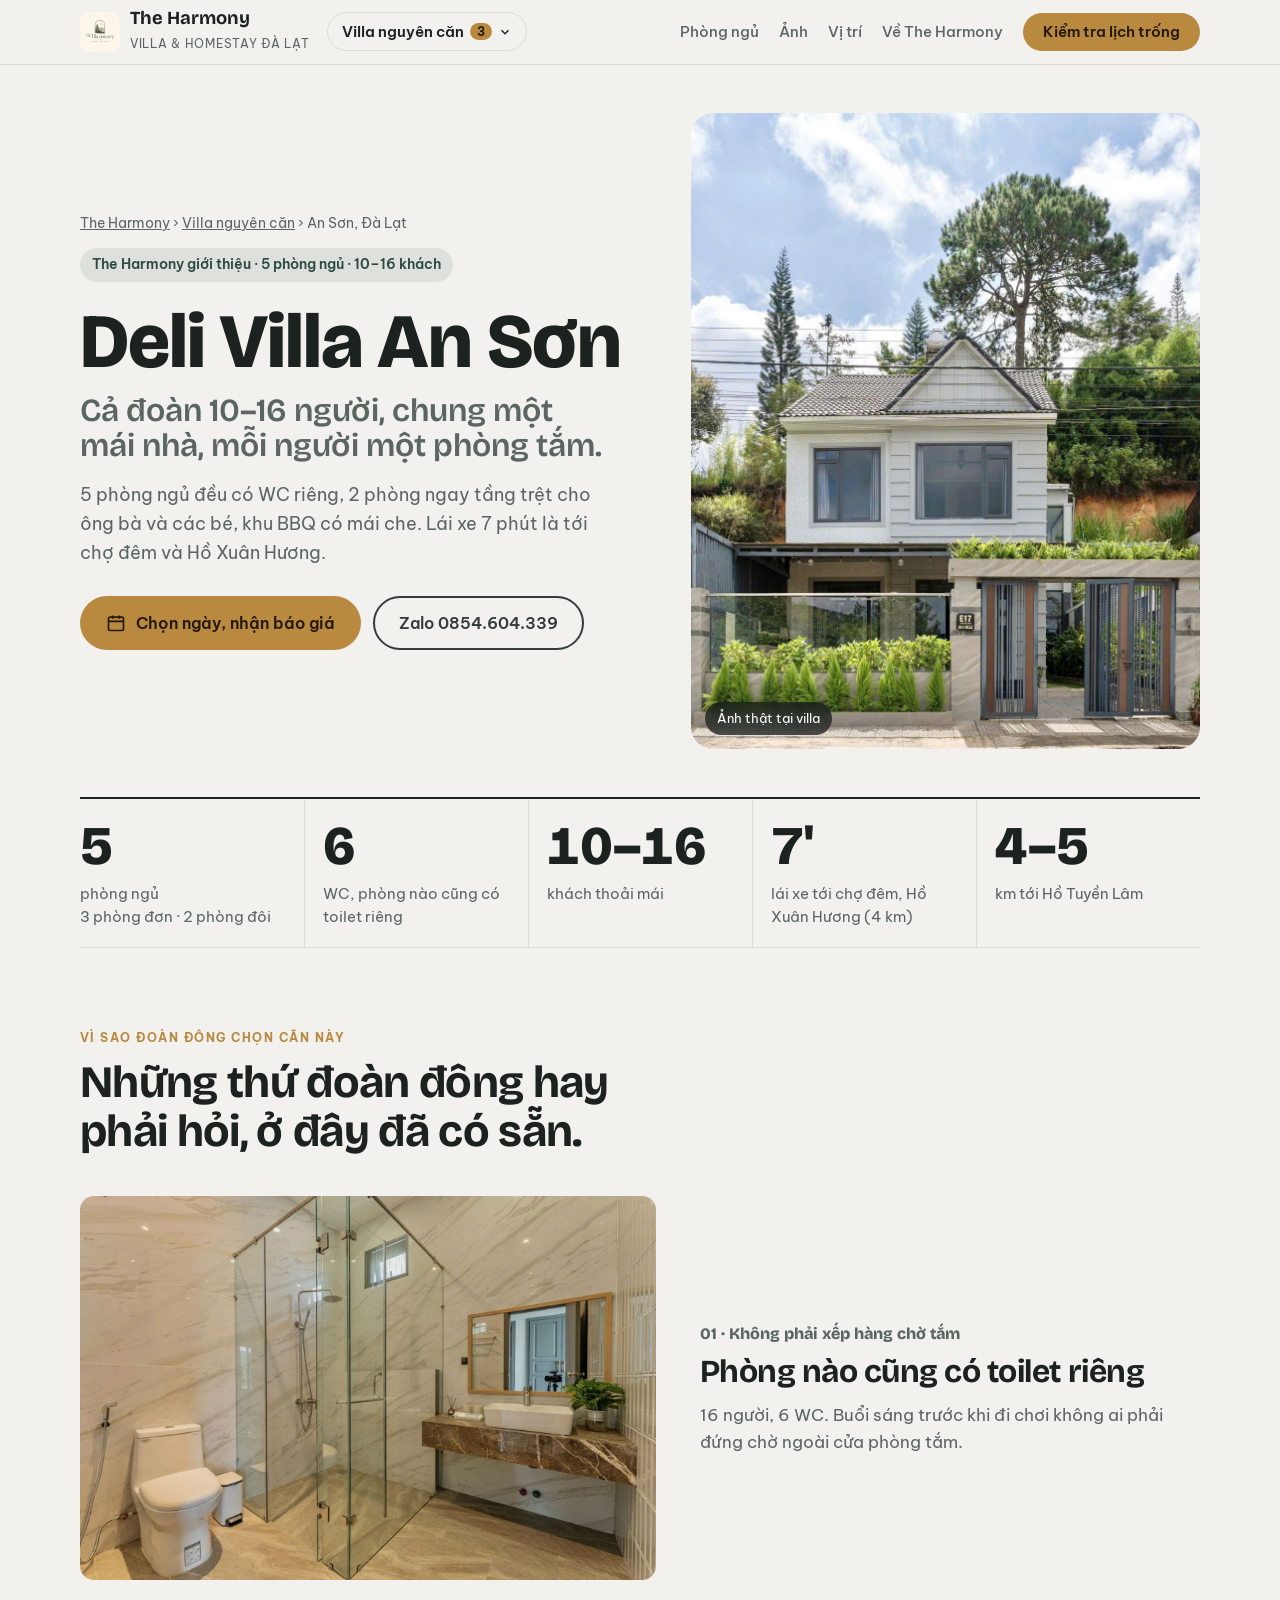
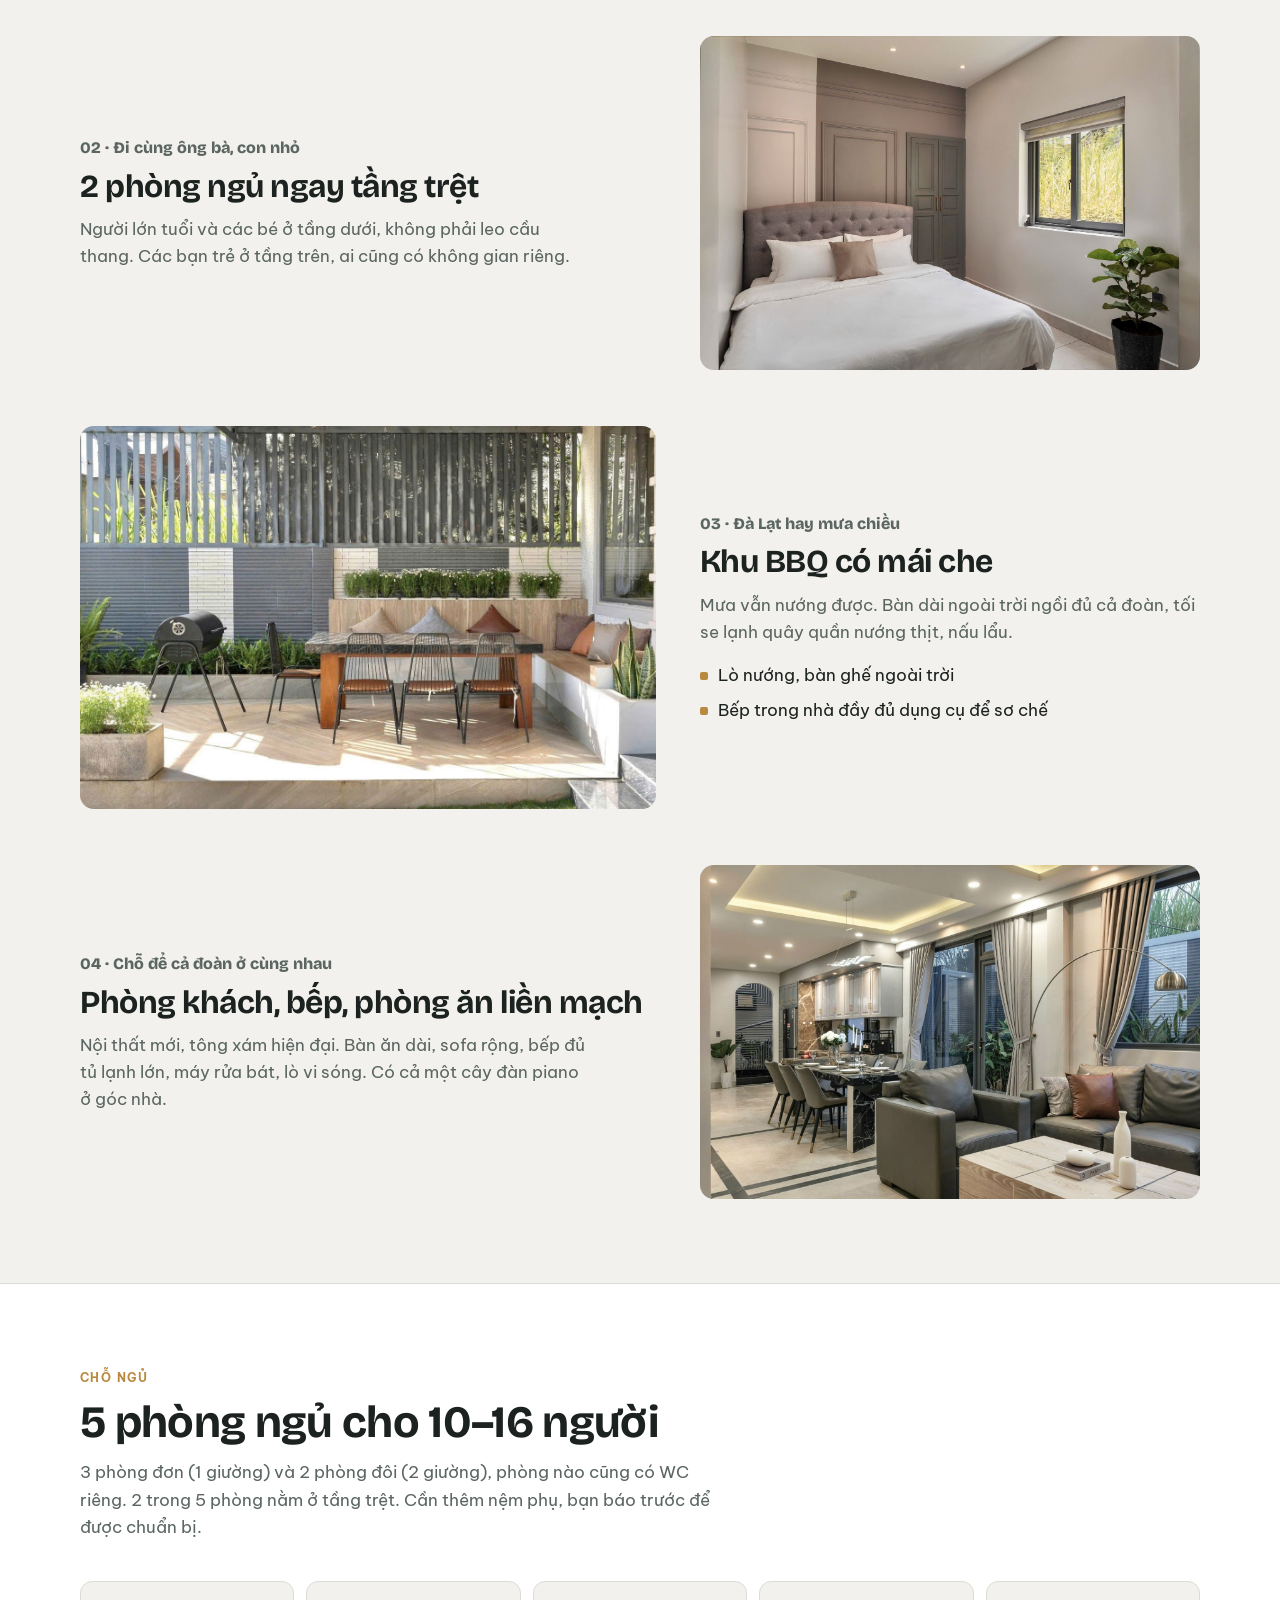
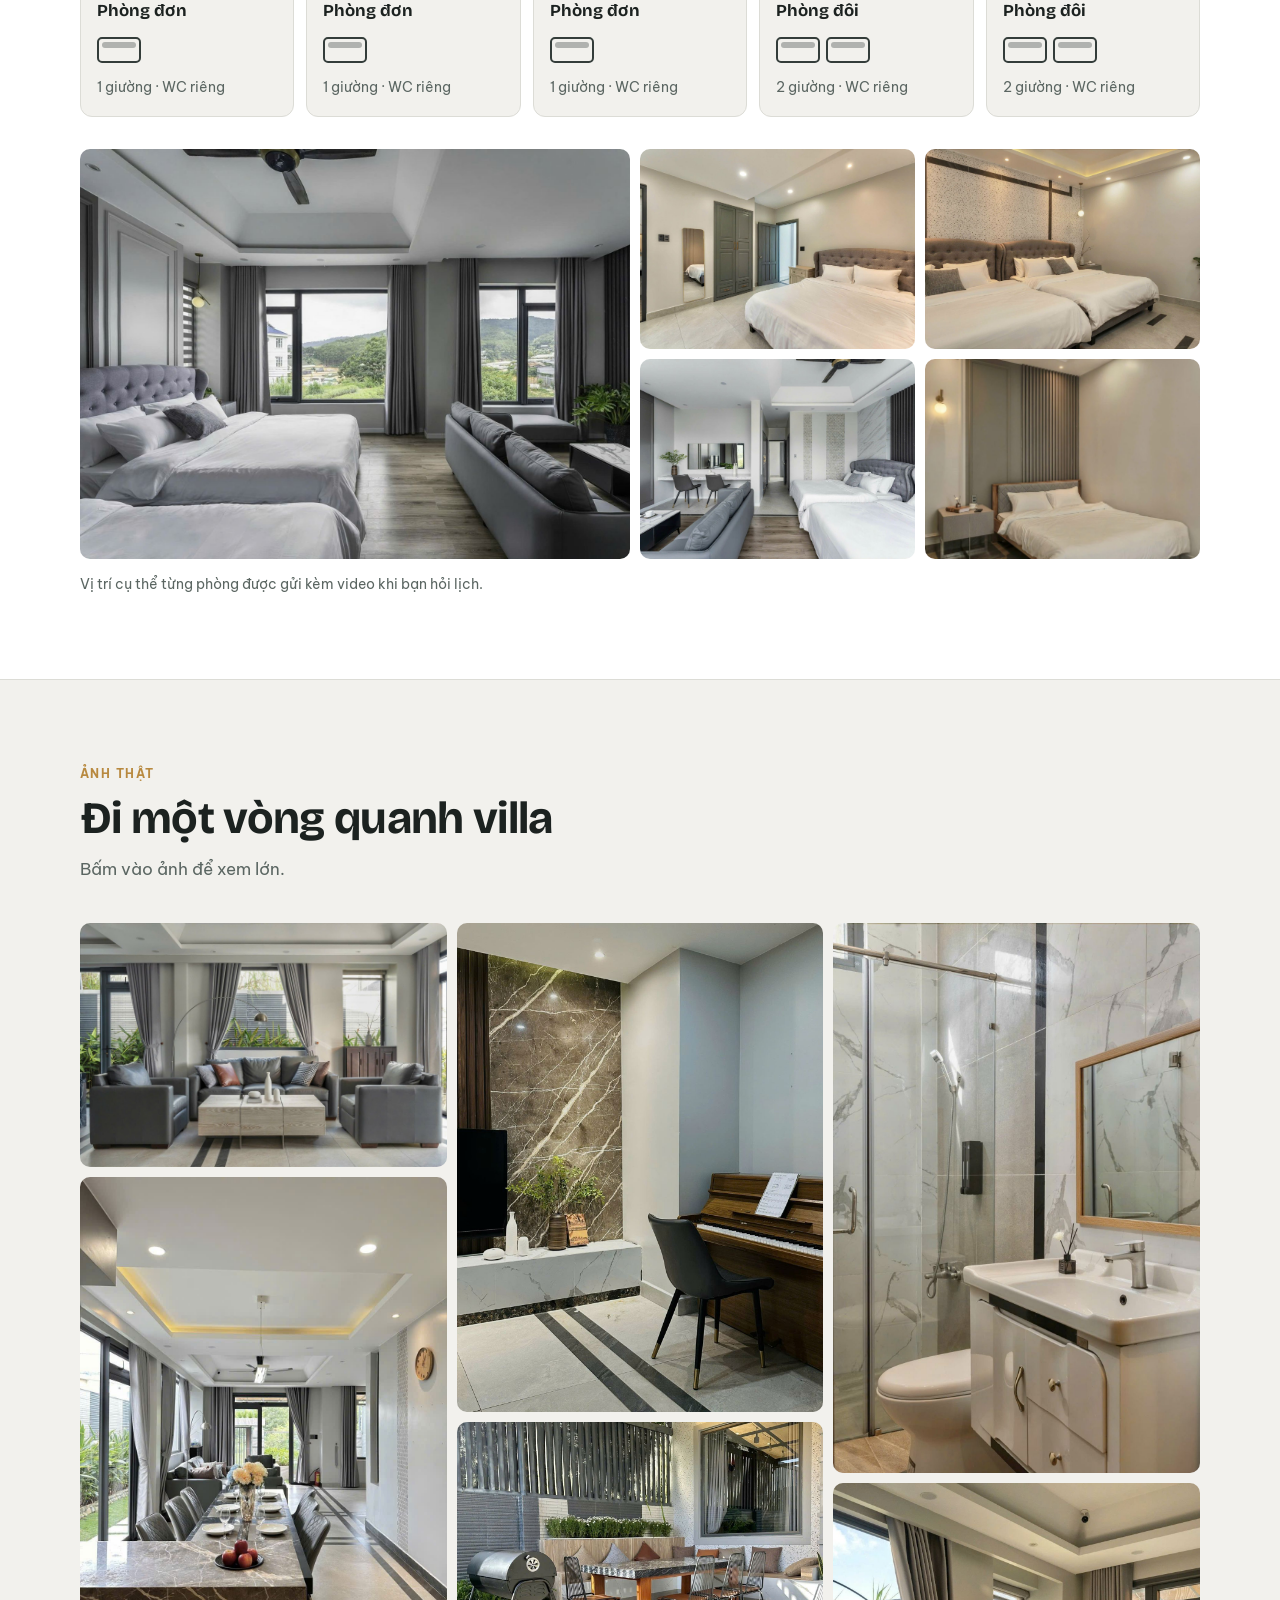
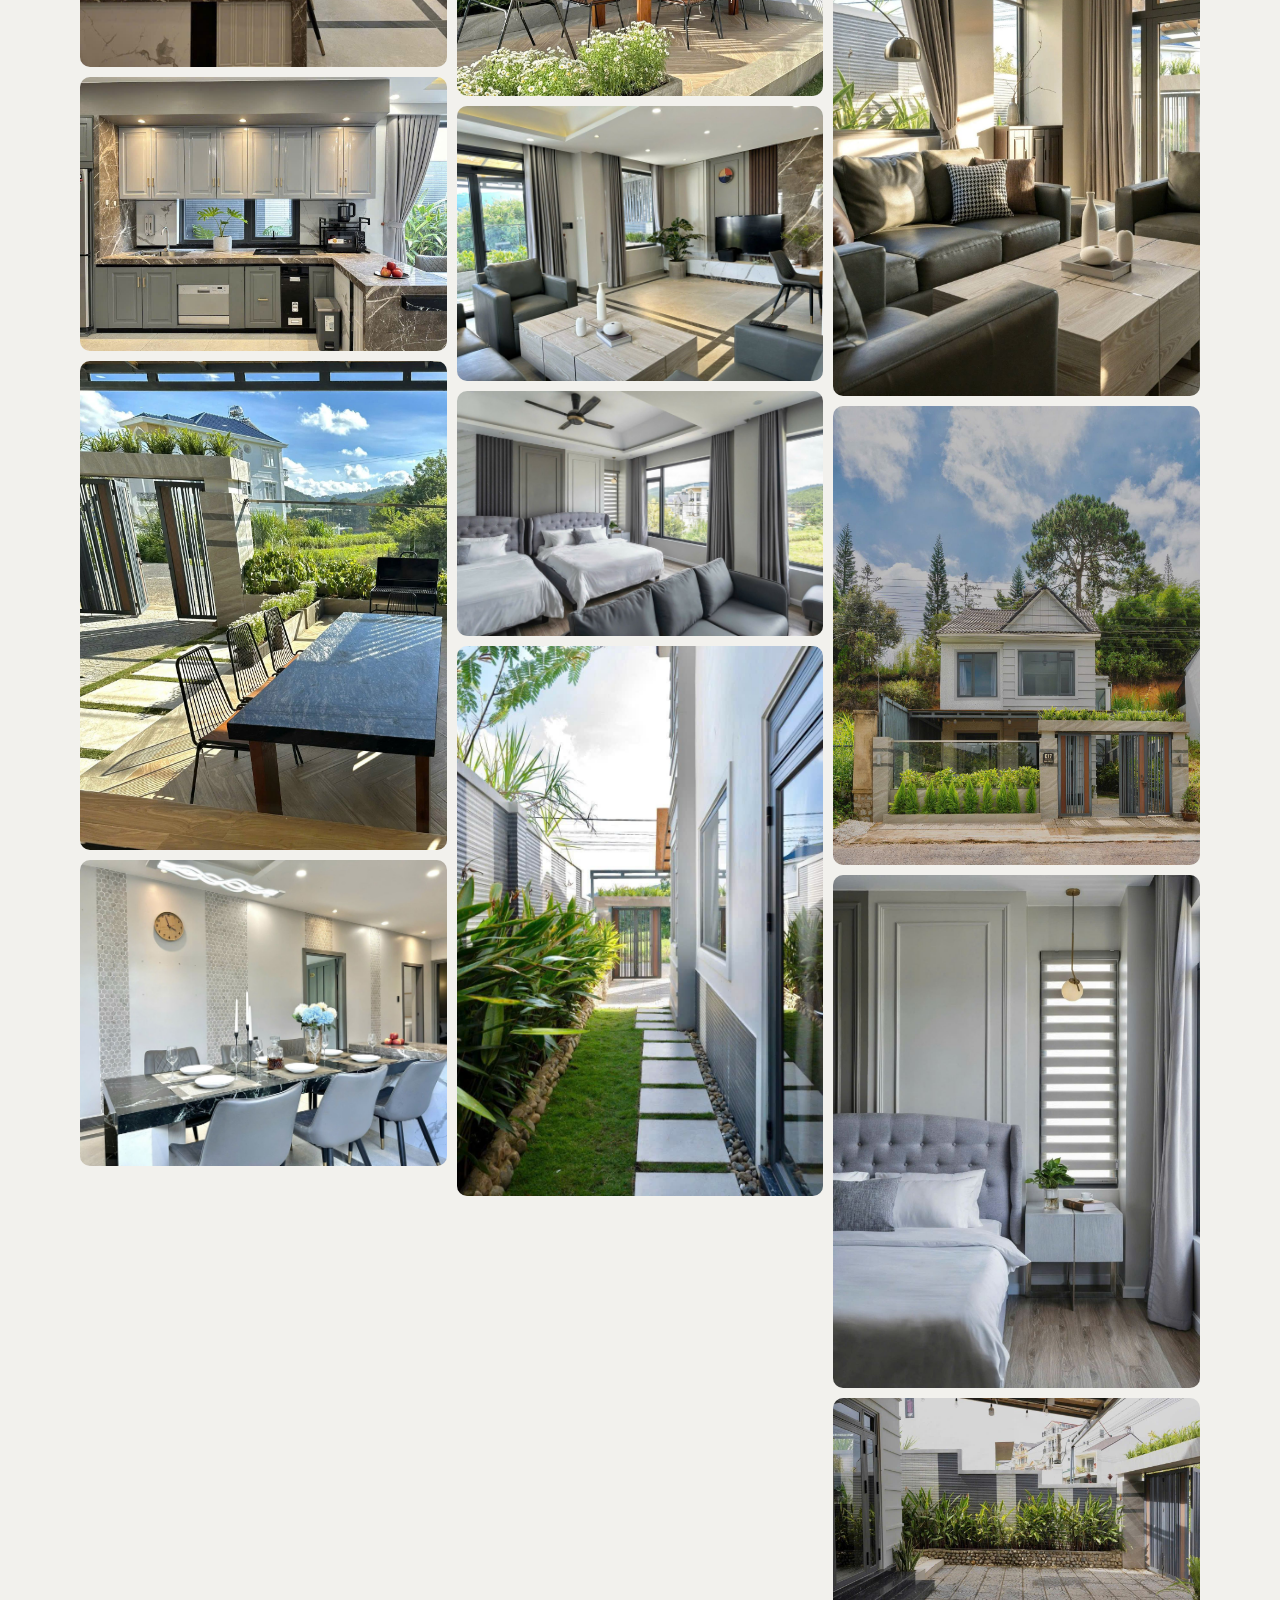
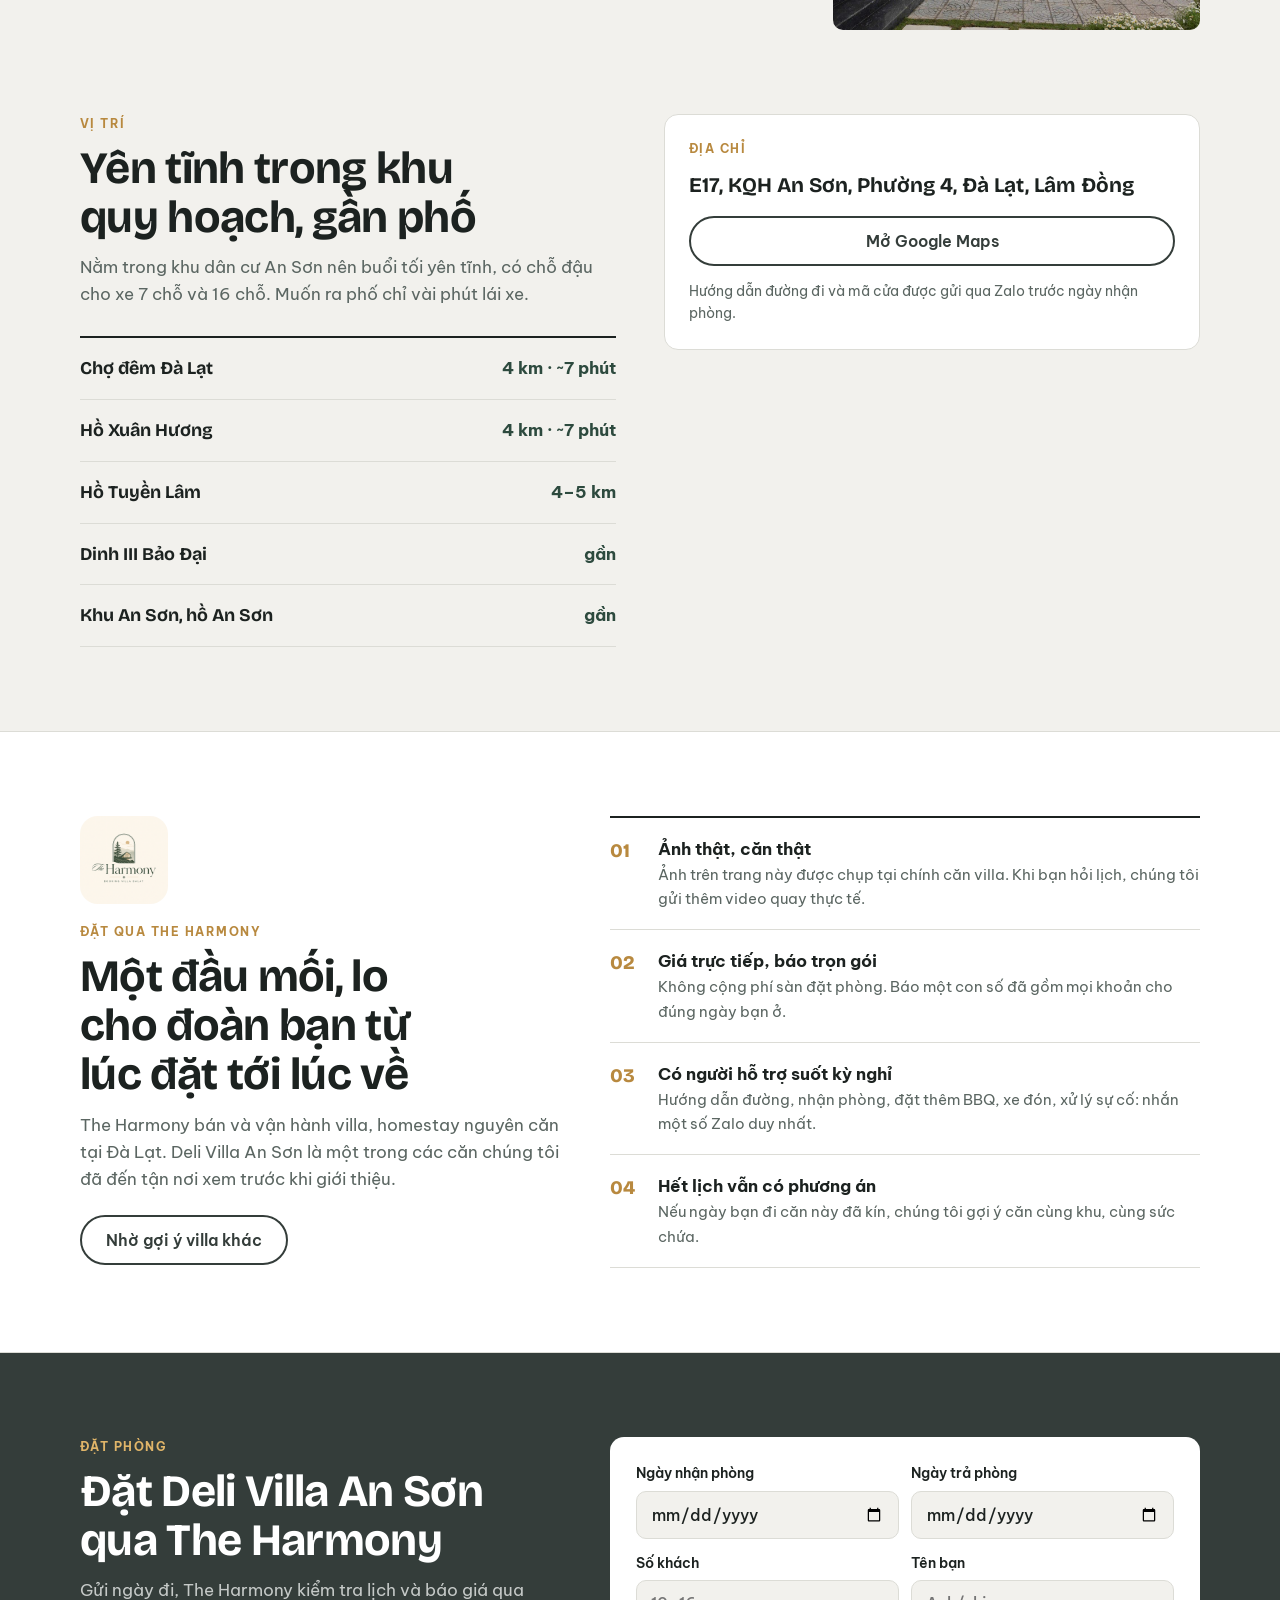
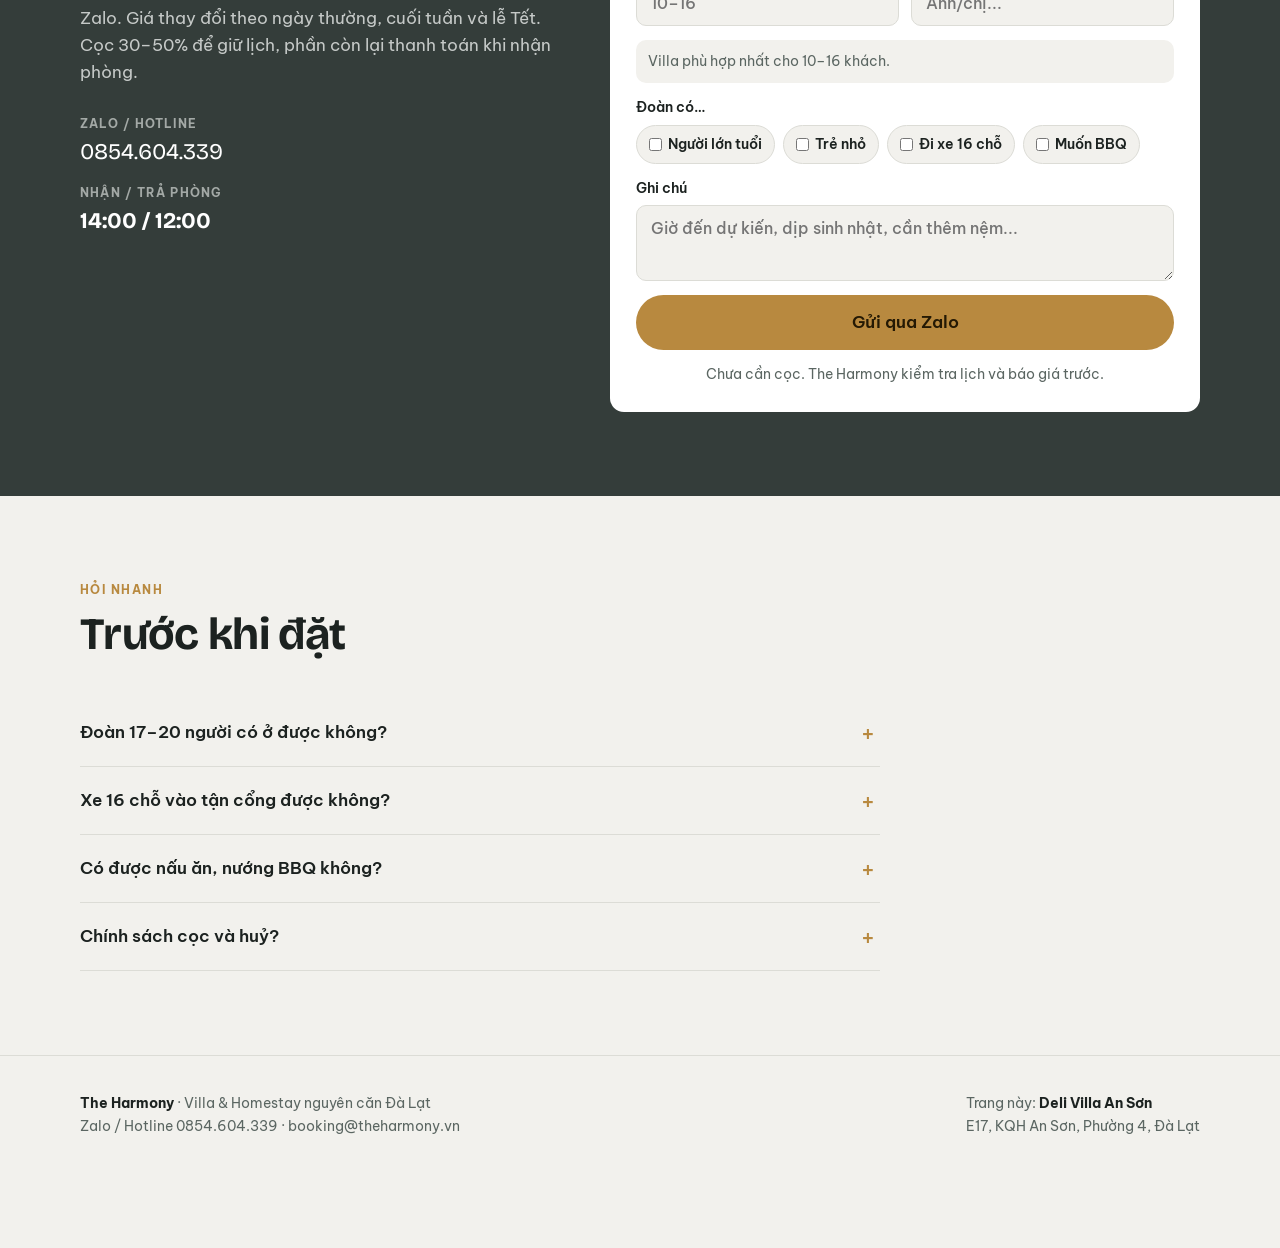
==== villa/deli-an-son/index.html @ b15f5c73 "Website moi: trang chu + 3 trang villa, xoa cac trang cu" ====
<!DOCTYPE html>
<html lang="vi">
<head>
<meta charset="UTF-8">
<meta name="viewport" content="width=device-width, initial-scale=1">
<title>Deli Villa An Sơn | The Harmony</title>
<meta name="description" content="The Harmony giới thiệu Deli Villa An Sơn – villa nguyên căn 5 phòng ngủ, 6 WC cho 10–16 khách tại Đà Lạt. Mỗi phòng có WC riêng, 2 phòng tầng trệt cho người lớn tuổi, khu BBQ có mái che, đậu được xe 16 chỗ. Cách chợ đêm 4 km.">
<meta property="og:title" content="Deli Villa An Sơn – 5 phòng ngủ, 10–16 khách | The Harmony Đà Lạt">
<meta property="og:description" content="Villa nguyên căn, mỗi phòng có WC riêng, BBQ có mái che, 7 phút tới chợ đêm. Nhắn Zalo để nhận báo giá theo ngày.">
<meta property="og:image" content="img/mat-tien.jpg">
<link rel="icon" type="image/png" href="img/logo.png">
<link rel="preconnect" href="https://fonts.googleapis.com">
<link rel="preconnect" href="https://fonts.gstatic.com" crossorigin>
<link href="https://fonts.googleapis.com/css2?family=Bricolage+Grotesque:opsz,wght@12..96,500;12..96,700;12..96,800&family=Be+Vietnam+Pro:wght@400;500;600;700&display=swap" rel="stylesheet">
<style>
/* Layout idea: tờ "hồ sơ căn" — số liệu căn nhà là nhân vật chính (5 · 6 · 16),
   ảnh thật xếp theo hành trình một ngày ở villa, nền đá xám ấm như nội thất căn. */
:root {
    --stone: #f2f1ed;       /* nền đá sáng như sàn villa */
    --paper: #ffffff;
    --ink: #1c2220;
    --muted: #5b6662;
    --line: #dcdcd6;
    --graphite: #343d3a;    /* xám than của sofa, tủ bếp */
    --pine: #2d4a3e;        /* rặng thông sau nhà */
    --brass: #b8893f;       /* tay nắm đồng ở bếp */
    --brass-ink: #241904;
    --font-display: "Bricolage Grotesque", "Be Vietnam Pro", system-ui, sans-serif;
    --font-body: "Be Vietnam Pro", system-ui, -apple-system, "Segoe UI", sans-serif;
    --r: 14px;
    color-scheme: light;
}
@media (prefers-color-scheme: dark) {
    :root:not([data-theme="light"]) {
        --stone: #121514; --paper: #1b201e; --ink: #ecefed; --muted: #a6b0ac; --line: #2d3431;
        --graphite: #d7ddda; --pine: #9cc3b0; --brass: #d6a95a; --brass-ink: #1f1500; color-scheme: dark;
    }
}
:root[data-theme="dark"] {
    --stone: #121514; --paper: #1b201e; --ink: #ecefed; --muted: #a6b0ac; --line: #2d3431;
    --graphite: #d7ddda; --pine: #9cc3b0; --brass: #d6a95a; --brass-ink: #1f1500; color-scheme: dark;
}

* { box-sizing: border-box; margin: 0; padding: 0; }
html { scroll-behavior: smooth; }
@media (prefers-reduced-motion: reduce) { html { scroll-behavior: auto; } * { transition: none !important; } }
body { font-family: var(--font-body); background: var(--stone); color: var(--ink); line-height: 1.6; font-size: 17px; }
img { max-width: 100%; display: block; }
h1, h2, h3 { font-family: var(--font-display); line-height: 1.1; letter-spacing: -0.015em; text-wrap: balance; }
.wrap { max-width: 1160px; margin: 0 auto; padding: 0 20px; }
:focus-visible { outline: 3px solid var(--brass); outline-offset: 3px; border-radius: 6px; }

.btn { display: inline-flex; align-items: center; justify-content: center; gap: 10px; padding: 15px 24px; border-radius: 999px;
       font: 600 1rem/1 var(--font-body); text-decoration: none; border: 2px solid transparent; cursor: pointer; transition: transform .15s ease, background-color .15s ease; }
.btn:hover { transform: translateY(-1px); }
.btn-main { background: var(--brass); color: var(--brass-ink); }
.btn-main:hover { background: #c99a4d; }
.btn-line { border-color: var(--graphite); color: var(--graphite); background: transparent; }
.btn svg { width: 20px; height: 20px; flex: none; }

/* Top bar */
.top { position: sticky; top: 0; z-index: 20; background: color-mix(in srgb, var(--stone) 90%, transparent); backdrop-filter: blur(10px); border-bottom: 1px solid var(--line); }
.top .wrap { display: flex; align-items: center; justify-content: space-between; height: 64px; gap: 14px; }
.brand { display: flex; align-items: center; gap: 10px; text-decoration: none; color: var(--ink); }
.brand img { width: 40px; height: 40px; border-radius: 10px; object-fit: cover; }
.brand b { font-family: var(--font-display); font-size: 1.15rem; display: block; line-height: 1.1; }
.brand small { font-size: .74rem; color: var(--muted); letter-spacing: .06em; text-transform: uppercase; }
.trail { font-size: .85rem; color: var(--muted); margin-bottom: 14px; }
.trail a { color: var(--muted); }
.harmony { background: var(--paper); border-top: 1px solid var(--line); border-bottom: 1px solid var(--line); }
.harmony-grid { display: grid; grid-template-columns: .9fr 1.1fr; gap: 48px; align-items: start; }
.harmony-logo { width: 88px; height: 88px; border-radius: 18px; margin-bottom: 18px; }
.promises { list-style: none; display: grid; gap: 0; border-top: 2px solid var(--ink); }
.promises li { padding: 18px 0; border-bottom: 1px solid var(--line); display: grid; grid-template-columns: 2.2rem 1fr; gap: 12px; }
.promises li > span { font-family: var(--font-display); font-weight: 800; color: var(--brass); font-size: 1.2rem; }
.promises b { display: block; font-size: 1.05rem; }
.promises p { color: var(--muted); font-size: .95rem; }
.harmony .btn { margin-top: 22px; }
/* Mini menu: Villa nguyên căn */
.vmenu { position: relative; }
.vmenu-btn { display: inline-flex; align-items: center; gap: 6px; font: 600 .93rem var(--font-body); color: var(--ink); background: transparent;
    border: 1px solid var(--line); border-radius: 999px; padding: 9px 14px; cursor: pointer; }
.vmenu-btn:hover, .vmenu-btn[aria-expanded="true"] { border-color: var(--graphite); }
.vmenu-btn svg { width: 14px; height: 14px; transition: transform .2s ease; }
.vmenu-btn[aria-expanded="true"] svg { transform: rotate(180deg); }
.vmenu-count { font-size: .75rem; font-weight: 700; background: var(--brass); color: var(--brass-ink); border-radius: 999px; padding: 1px 7px; }
.vpanel { position: absolute; top: calc(100% + 10px); left: 0; width: 380px; background: var(--paper); border: 1px solid var(--line);
    border-radius: var(--r); box-shadow: 0 18px 40px rgba(20,26,24,.18); padding: 10px; display: none; z-index: 40; }
.vpanel.open { display: block; }
.vpanel-head { display: flex; justify-content: space-between; align-items: baseline; padding: 6px 8px 10px; border-bottom: 1px solid var(--line); margin-bottom: 6px; }
.vpanel-head b { font-family: var(--font-display); font-size: 1.05rem; }
.vpanel-head span { font-size: .8rem; color: var(--muted); }
.vlist { list-style: none; display: grid; gap: 4px; max-height: min(60vh, 460px); overflow-y: auto; }
.vitem { display: grid; grid-template-columns: 76px 1fr; gap: 12px; align-items: center; padding: 8px; border-radius: 10px; text-decoration: none; color: var(--ink); }
.vitem:hover { background: var(--stone); }
.vitem img { width: 76px; height: 58px; object-fit: cover; border-radius: 8px; }
.vitem b { display: block; font-size: .98rem; }
.vitem small { display: block; font-size: .82rem; color: var(--muted); }
.vitem .here { display: inline-block; margin-top: 3px; font-size: .72rem; font-weight: 700; color: var(--pine); background: color-mix(in srgb, var(--pine) 12%, transparent); padding: 1px 8px; border-radius: 999px; }
.vitem[aria-current="page"] { background: var(--stone); }
.vpanel-foot { margin-top: 6px; padding: 10px 8px 4px; border-top: 1px solid var(--line); font-size: .86rem; color: var(--muted); }
.vpanel-foot a { color: var(--pine); font-weight: 600; }
.top-left { display: flex; align-items: center; gap: 18px; }
.top-name { font-family: var(--font-display); font-weight: 800; font-size: 1.15rem; text-decoration: none; color: var(--ink); }
.top-name span { color: var(--muted); font-weight: 500; font-family: var(--font-body); font-size: .85rem; margin-left: 6px; }
.top nav { display: flex; align-items: center; gap: 20px; font-size: .93rem; font-weight: 500; }
.top nav a:not(.btn) { color: var(--muted); text-decoration: none; }
.top nav a:not(.btn):hover { color: var(--ink); }
.top .btn { padding: 10px 18px; font-size: .92rem; }

/* Hero */
.hero { padding: 48px 0 40px; }
.hero-grid { display: grid; grid-template-columns: 1.05fr .95fr; gap: 48px; align-items: center; }
.kicker { display: inline-flex; gap: 8px; align-items: center; font-size: .85rem; font-weight: 600; color: var(--pine);
          background: color-mix(in srgb, var(--pine) 10%, transparent); padding: 6px 12px; border-radius: 999px; }
.hero h1 { font-size: clamp(2.6rem, 6vw, 4.8rem); font-weight: 800; margin: 18px 0 16px; }
.hero h1 small { display: block; font-size: .42em; font-weight: 600; color: var(--muted); letter-spacing: 0; margin-top: 8px; }
.hero p.lead { font-size: 1.15rem; color: var(--muted); max-width: 33rem; }
.cta { display: flex; flex-wrap: wrap; gap: 12px; margin-top: 28px; }
.hero-photo { position: relative; border-radius: 22px; overflow: hidden; aspect-ratio: 4 / 5; }
.hero-photo img { width: 100%; height: 100%; object-fit: cover; }
.hero-photo figcaption { position: absolute; left: 14px; bottom: 14px; background: rgba(20,26,24,.72); color: #fff; font-size: .82rem;
    padding: 6px 12px; border-radius: 999px; backdrop-filter: blur(6px); }

/* Numbers */
.numbers { display: grid; grid-template-columns: repeat(5, 1fr); border-top: 2px solid var(--ink); border-bottom: 1px solid var(--line); margin-top: 48px; }
.num { padding: 20px 18px 18px 0; }
.num + .num { padding-left: 18px; border-left: 1px solid var(--line); }
.num b { display: block; font-family: var(--font-display); font-size: clamp(2.2rem, 4.4vw, 3.4rem); font-weight: 800; line-height: 1; font-variant-numeric: tabular-nums; }
.num span { display: block; margin-top: 8px; font-size: .92rem; color: var(--muted); }

/* Section heads */
section.block { padding: 84px 0; }
.eyebrow { font-size: .78rem; font-weight: 700; letter-spacing: .12em; text-transform: uppercase; color: var(--brass); margin-bottom: 10px; }
.block h2 { font-size: clamp(1.9rem, 3.6vw, 2.8rem); max-width: 22ch; }
.block .intro { color: var(--muted); max-width: 40rem; margin-top: 12px; }
.head { margin-bottom: 40px; }

/* Highlights: alternating photo rows */
.rows { display: grid; gap: 56px; }
.row { display: grid; grid-template-columns: 1.15fr 1fr; gap: 44px; align-items: center; }
.row:nth-child(even) .row-img { order: 2; }
.row-img { border-radius: var(--r); overflow: hidden; aspect-ratio: 3 / 2; }
.row-img img { width: 100%; height: 100%; object-fit: cover; }
.row-tag { font-family: var(--font-display); font-weight: 800; font-size: 1rem; color: var(--pine); margin-bottom: 8px; }
.row h3 { font-size: clamp(1.5rem, 2.6vw, 2rem); margin-bottom: 12px; }
.row p { color: var(--muted); max-width: 32rem; }
.row ul { list-style: none; margin-top: 16px; display: grid; gap: 8px; }
.row li { display: flex; gap: 10px; align-items: baseline; }
.row li::before { content: ""; width: 8px; height: 8px; flex: none; background: var(--brass); border-radius: 2px; transform: translateY(-1px); }

/* Rooms */
.rooms { background: var(--paper); border-top: 1px solid var(--line); border-bottom: 1px solid var(--line); }
.room-plan { display: grid; grid-template-columns: repeat(5, 1fr); gap: 12px; margin-bottom: 32px; }
.room { border: 1px solid var(--line); border-radius: 12px; padding: 16px; background: var(--stone); }
.room b { font-family: var(--font-display); font-size: 1.05rem; display: block; }
.room span { font-size: .88rem; color: var(--muted); }
.beds { display: flex; gap: 6px; margin: 12px 0 10px; }
.bed { height: 26px; border-radius: 5px; border: 2px solid var(--graphite); position: relative; }
.bed::before { content: ""; position: absolute; top: 3px; left: 3px; right: 3px; height: 6px; border-radius: 3px; background: var(--graphite); opacity: .35; }
.bed.big { width: 44px; } .bed.small { width: 30px; }
.room-photos { display: grid; grid-template-columns: 2fr 1fr 1fr; grid-auto-rows: 200px; gap: 10px; }
.room-photos img { width: 100%; height: 100%; object-fit: cover; border-radius: 10px; cursor: zoom-in; }
.room-photos img:first-child { grid-row: span 2; }
.note { font-size: .88rem; color: var(--muted); margin-top: 14px; }

/* Gallery */
.gallery { columns: 3 260px; column-gap: 10px; }
.gallery button { display: block; width: 100%; margin: 0 0 10px; border: 0; padding: 0; background: none; cursor: zoom-in; border-radius: 10px; overflow: hidden; break-inside: avoid; }
.gallery img { width: 100%; transition: transform .3s ease; }
.gallery button:hover img { transform: scale(1.03); }

/* Lightbox */
.lb { position: fixed; inset: 0; z-index: 50; background: rgba(10,12,11,.92); display: none; align-items: center; justify-content: center; padding: 56px 16px; }
.lb.open { display: flex; }
.lb img { max-height: 100%; max-width: 100%; border-radius: 8px; object-fit: contain; }
.lb button { position: absolute; background: rgba(255,255,255,.14); color: #fff; border: 0; width: 46px; height: 46px; border-radius: 50%; font-size: 1.4rem; cursor: pointer; }
.lb .x { top: 12px; right: 12px; } .lb .p { left: 12px; top: 50%; } .lb .n { right: 12px; top: 50%; }
.lb-count { position: absolute; bottom: 16px; left: 0; right: 0; text-align: center; color: #ddd; font-size: .9rem; }

/* Location */
.loc { display: grid; grid-template-columns: 1fr 1fr; gap: 48px; align-items: start; }
.dist { list-style: none; border-top: 2px solid var(--ink); }
.dist li { display: grid; grid-template-columns: 1fr auto; gap: 12px; padding: 16px 0; border-bottom: 1px solid var(--line); align-items: baseline; }
.dist strong { font-family: var(--font-display); font-size: 1.12rem; }
.dist em { font-style: normal; font-variant-numeric: tabular-nums; font-weight: 700; color: var(--pine); white-space: nowrap; }
.addr { background: var(--paper); border: 1px solid var(--line); border-radius: var(--r); padding: 24px; }
.addr b { display: block; font-family: var(--font-display); font-size: 1.3rem; margin: 6px 0 14px; }
.addr .btn { width: 100%; }

/* Booking */
.book { background: var(--graphite); color: #eef1ef; }
:root[data-theme="dark"] .book { background: #232a27; }
@media (prefers-color-scheme: dark) { :root:not([data-theme="light"]) .book { background: #232a27; } }
.book .eyebrow { color: #e0b569; }
.book h2 { color: #fff; }
.book .intro { color: rgba(238,241,239,.78); }
.book-grid { display: grid; grid-template-columns: .9fr 1.1fr; gap: 48px; align-items: start; }
.book-lines { list-style: none; margin-top: 28px; display: grid; gap: 14px; }
.book-lines small { display: block; font-size: .76rem; letter-spacing: .1em; text-transform: uppercase; color: rgba(238,241,239,.6); font-weight: 700; }
.book-lines a, .book-lines strong { font-family: var(--font-display); font-size: 1.4rem; color: #fff; text-decoration: none; }
form.quick { background: var(--paper); color: var(--ink); border-radius: var(--r); padding: 26px; display: grid; gap: 14px; }
.two { display: grid; grid-template-columns: 1fr 1fr; gap: 12px; }
.field { display: grid; gap: 6px; min-width: 0; }
.field label { font-size: .85rem; font-weight: 600; }
.field input, .field textarea { width: 100%; min-width: 0; font: 500 1rem var(--font-body); color: var(--ink); background: var(--stone); border: 1px solid var(--line); border-radius: 10px; padding: 12px 14px; }
.field textarea { min-height: 76px; resize: vertical; }
.chips { display: flex; flex-wrap: wrap; gap: 8px; }
.chips label { white-space: nowrap; display: inline-flex; align-items: center; gap: 6px; border: 1px solid var(--line); border-radius: 999px; padding: 7px 12px; font-size: .88rem; cursor: pointer; background: var(--stone); }
.chips input { accent-color: var(--pine); }
.chips label:has(input:checked) { border-color: var(--pine); background: color-mix(in srgb, var(--pine) 10%, var(--stone)); }
form.quick .btn { width: 100%; padding: 17px; font-size: 1.05rem; }
.fit { font-size: .9rem; padding: 10px 12px; border-radius: 10px; background: var(--stone); color: var(--muted); }
.fit.warn { background: #fdf3e2; color: #7a4f06; }
.msg { font-size: .85rem; color: var(--muted); text-align: center; }
.done { display: none; border: 1px solid var(--line); border-radius: 12px; padding: 14px; font-size: .95rem; }
.done.show { display: block; }
.done pre { white-space: pre-wrap; font: .9rem/1.5 var(--font-body); color: var(--muted); background: var(--stone); padding: 10px 12px; border-radius: 8px; margin: 8px 0 12px; }
.done .btn { width: auto; padding: 12px 18px; font-size: .95rem; }

/* FAQ */
.faq { max-width: 800px; }
.faq details { border-bottom: 1px solid var(--line); }
.faq summary { list-style: none; cursor: pointer; padding: 20px 40px 20px 0; font-weight: 600; font-size: 1.05rem; position: relative; }
.faq summary::-webkit-details-marker { display: none; }
.faq summary::after { content: "+"; position: absolute; right: 4px; top: 14px; font-size: 1.6rem; font-weight: 400; color: var(--brass); }
.faq details[open] summary::after { content: "–"; }
.faq details p { padding-bottom: 20px; color: var(--muted); max-width: 65ch; }

footer { border-top: 1px solid var(--line); padding: 36px 0 110px; font-size: .9rem; color: var(--muted); }
footer .wrap { display: flex; flex-wrap: wrap; justify-content: space-between; gap: 16px; }
footer b { color: var(--ink); }
.float { position: fixed; left: 16px; right: 16px; bottom: 16px; z-index: 30; display: none; box-shadow: 0 10px 28px rgba(0,0,0,.25); }

@media (max-width: 960px) {
    .hero-grid, .loc, .book-grid, .harmony-grid { grid-template-columns: 1fr; gap: 32px; }
    .hero-photo { aspect-ratio: 4 / 3; order: -1; }
    .numbers { grid-template-columns: repeat(3, 1fr); }
    .num:nth-child(4) { padding-left: 0; border-left: 0; }
    .num:nth-child(n+4) { border-top: 1px solid var(--line); }
    .row { grid-template-columns: 1fr; gap: 20px; }
    .row:nth-child(even) .row-img { order: 0; }
    .room-plan { grid-template-columns: repeat(3, 1fr); }
}
@media (max-width: 640px) {
    body { font-size: 16px; }
    .top nav, .brand small, .brand b { display: none; }
    .top-left { gap: 10px; }
    .vmenu { position: static; }
    .vpanel { left: 12px; right: 12px; width: auto; top: calc(100% + 6px); }
    .hero { padding-top: 20px; }
    .cta .btn { flex: 1 1 100%; }
    .numbers { grid-template-columns: 1fr 1fr; }
    .num, .num + .num { padding: 16px 12px 14px 0; border-left: 0; }
    .num:nth-child(even) { padding-left: 14px; border-left: 1px solid var(--line); }
    .num:nth-child(n+3) { border-top: 1px solid var(--line); }
    .num:last-child { grid-column: 1 / -1; padding-left: 0; border-left: 0; }
    section.block { padding: 60px 0; }
    .room-plan { grid-template-columns: 1fr 1fr; }
    .room-photos { grid-template-columns: 1fr 1fr; grid-auto-rows: 140px; }
    .room-photos img:first-child { grid-column: 1 / -1; grid-row: span 2; }
    .two { grid-template-columns: 1fr; }
    form.quick { padding: 20px; }
    .float { display: flex; }
}
</style>
</head>
<body>

<header class="top">
    <div class="wrap">
        <div class="top-left">
            <a class="brand" href="../../" aria-label="The Harmony – trang chủ">
                <img src="img/logo.png" alt="">
                <span><b>The Harmony</b><small>Villa & Homestay Đà Lạt</small></span>
            </a>
            <div class="vmenu">
                <button class="vmenu-btn" id="vmenu-btn" type="button" aria-expanded="false" aria-controls="vpanel">
                    Villa nguyên căn <span class="vmenu-count" id="vmenu-count">1</span>
                    <svg viewBox="0 0 24 24" fill="none" stroke="currentColor" stroke-width="2.5" aria-hidden="true"><path d="m6 9 6 6 6-6"/></svg>
                </button>
                <div class="vpanel" id="vpanel">
                    <div class="vpanel-head"><b>Villa nguyên căn</b><span id="vpanel-sub"></span></div>
                    <ul class="vlist" id="vlist"></ul>
                    <p class="vpanel-foot">Chưa thấy căn hợp? <a href="https://zalo.me/0854604339" target="_blank" rel="noopener">Nhắn Zalo để được gợi ý</a></p>
                </div>
            </div>
        </div>
        <nav aria-label="Điều hướng">
            <a href="#phong">Phòng ngủ</a>
            <a href="#anh">Ảnh</a>
            <a href="#vi-tri">Vị trí</a>
            <a href="#the-harmony">Về The Harmony</a>
            <a class="btn btn-main" href="#dat-phong">Kiểm tra lịch trống</a>
        </nav>
    </div>
</header>

<main id="top">
    <!-- HERO -->
    <section class="hero">
        <div class="wrap">
            <div class="hero-grid">
                <div>
                    <p class="trail"><a href="../../">The Harmony</a> › <a href="../../#villa">Villa nguyên căn</a> › An Sơn, Đà Lạt</p>
                    <span class="kicker">The Harmony giới thiệu · 5 phòng ngủ · 10–16 khách</span>
                    <h1>Deli Villa An Sơn<small>Cả đoàn 10–16 người, chung một mái nhà, mỗi người một phòng tắm.</small></h1>
                    <p class="lead">5 phòng ngủ đều có WC riêng, 2 phòng ngay tầng trệt cho ông bà và các bé, khu BBQ có mái che. Lái xe 7 phút là tới chợ đêm và Hồ Xuân Hương.</p>
                    <div class="cta">
                        <a class="btn btn-main" href="#dat-phong">
                            <svg viewBox="0 0 24 24" fill="none" stroke="currentColor" stroke-width="2" aria-hidden="true"><rect x="3" y="5" width="18" height="16" rx="2"/><path d="M3 10h18M8 3v4M16 3v4"/></svg>
                            Chọn ngày, nhận báo giá
                        </a>
                        <a class="btn btn-line" href="https://zalo.me/0854604339" target="_blank" rel="noopener">Zalo 0854.604.339</a>
                    </div>
                </div>
                <figure class="hero-photo">
                    <img src="img/mat-tien.jpg" alt="Mặt tiền Deli Villa An Sơn, mái ngói xám, phía sau là rặng thông">
                    <figcaption>Ảnh thật tại villa</figcaption>
                </figure>
            </div>

            <div class="numbers" aria-label="Thông số nhanh">
                <div class="num"><b>5</b><span>phòng ngủ<br>3 phòng đơn · 2 phòng đôi</span></div>
                <div class="num"><b>6</b><span>WC, phòng nào cũng có toilet riêng</span></div>
                <div class="num"><b>10–16</b><span>khách thoải mái</span></div>
                <div class="num"><b>7'</b><span>lái xe tới chợ đêm, Hồ Xuân Hương (4 km)</span></div>
                <div class="num"><b>4–5</b><span>km tới Hồ Tuyền Lâm</span></div>
            </div>
        </div>
    </section>

    <!-- HIGHLIGHTS -->
    <section class="block" style="padding-top: 40px;">
        <div class="wrap">
            <div class="head">
                <p class="eyebrow">Vì sao đoàn đông chọn căn này</p>
                <h2>Những thứ đoàn đông hay phải hỏi, ở đây đã có sẵn.</h2>
            </div>
            <div class="rows">
                <div class="row">
                    <div class="row-img"><img src="img/wc.jpg" alt="Phòng tắm kính, lavabo đá, có vòi sen" loading="lazy"></div>
                    <div>
                        <p class="row-tag">01 · Không phải xếp hàng chờ tắm</p>
                        <h3>Phòng nào cũng có toilet riêng</h3>
                        <p>16 người, 6 WC. Buổi sáng trước khi đi chơi không ai phải đứng chờ ngoài cửa phòng tắm.</p>
                    </div>
                </div>
                <div class="row">
                    <div class="row-img"><img src="img/phong-tang-tret.jpg" alt="Phòng ngủ tầng trệt, giường lớn, cửa sổ nhìn ra cây xanh" loading="lazy"></div>
                    <div>
                        <p class="row-tag">02 · Đi cùng ông bà, con nhỏ</p>
                        <h3>2 phòng ngủ ngay tầng trệt</h3>
                        <p>Người lớn tuổi và các bé ở tầng dưới, không phải leo cầu thang. Các bạn trẻ ở tầng trên, ai cũng có không gian riêng.</p>
                    </div>
                </div>
                <div class="row">
                    <div class="row-img"><img src="img/bbq.jpg" alt="Khu BBQ có mái che, bàn dài, lò nướng và hoa trắng" loading="lazy"></div>
                    <div>
                        <p class="row-tag">03 · Đà Lạt hay mưa chiều</p>
                        <h3>Khu BBQ có mái che</h3>
                        <p>Mưa vẫn nướng được. Bàn dài ngoài trời ngồi đủ cả đoàn, tối se lạnh quây quần nướng thịt, nấu lẩu.</p>
                        <ul><li>Lò nướng, bàn ghế ngoài trời</li><li>Bếp trong nhà đầy đủ dụng cụ để sơ chế</li></ul>
                    </div>
                </div>
                <div class="row">
                    <div class="row-img"><img src="img/phong-khach-bep.jpg" alt="Phòng khách, bàn ăn dài và bếp liền nhau" loading="lazy"></div>
                    <div>
                        <p class="row-tag">04 · Chỗ để cả đoàn ở cùng nhau</p>
                        <h3>Phòng khách, bếp, phòng ăn liền mạch</h3>
                        <p>Nội thất mới, tông xám hiện đại. Bàn ăn dài, sofa rộng, bếp đủ tủ lạnh lớn, máy rửa bát, lò vi sóng. Có cả một cây đàn piano ở góc nhà.</p>
                    </div>
                </div>
            </div>
        </div>
    </section>

    <!-- ROOMS -->
    <section class="block rooms" id="phong">
        <div class="wrap">
            <div class="head">
                <p class="eyebrow">Chỗ ngủ</p>
                <h2>5 phòng ngủ cho 10–16 người</h2>
                <p class="intro">3 phòng đơn (1 giường) và 2 phòng đôi (2 giường), phòng nào cũng có WC riêng. 2 trong 5 phòng nằm ở tầng trệt. Cần thêm nệm phụ, bạn báo trước để được chuẩn bị.</p>
            </div>
            <div class="room-plan" aria-label="Cơ cấu phòng">
                <div class="room"><b>Phòng đơn</b><div class="beds"><i class="bed big"></i></div><span>1 giường · WC riêng</span></div>
                <div class="room"><b>Phòng đơn</b><div class="beds"><i class="bed big"></i></div><span>1 giường · WC riêng</span></div>
                <div class="room"><b>Phòng đơn</b><div class="beds"><i class="bed big"></i></div><span>1 giường · WC riêng</span></div>
                <div class="room"><b>Phòng đôi</b><div class="beds"><i class="bed big"></i><i class="bed big"></i></div><span>2 giường · WC riêng</span></div>
                <div class="room"><b>Phòng đôi</b><div class="beds"><i class="bed big"></i><i class="bed big"></i></div><span>2 giường · WC riêng</span></div>
            </div>
            <div class="room-photos">
                <img src="img/phong-doi-view.jpg" alt="Phòng đôi 2 giường, sofa, cửa kính nhìn ra đồi" loading="lazy" data-lb>
                <img src="img/phong-don.jpg" alt="Phòng đơn giường lớn đầu giường bọc nệm" loading="lazy" data-lb>
                <img src="img/phong-doi-3.jpg" alt="Phòng đôi 2 giường" loading="lazy" data-lb>
                <img src="img/phong-doi-2.jpg" alt="Phòng đôi có bàn làm việc và sofa" loading="lazy" data-lb>
                <img src="img/phong-don-2.jpg" alt="Phòng đơn tông xám ấm" loading="lazy" data-lb>
            </div>
            <p class="note">Vị trí cụ thể từng phòng được gửi kèm video khi bạn hỏi lịch.</p>
        </div>
    </section>

    <!-- GALLERY -->
    <section class="block" id="anh">
        <div class="wrap">
            <div class="head">
                <p class="eyebrow">Ảnh thật</p>
                <h2>Đi một vòng quanh villa</h2>
                <p class="intro">Bấm vào ảnh để xem lớn.</p>
            </div>
            <div class="gallery" id="gallery">
                <button type="button"><img src="img/phong-khach.jpg" alt="Phòng khách sofa da, cửa kính lớn" loading="lazy"></button>
                <button type="button"><img src="img/ban-an-dai.jpg" alt="Bàn ăn dài nhìn ra sân" loading="lazy"></button>
                <button type="button"><img src="img/bep.jpg" alt="Bếp chữ L tủ xám, máy rửa bát" loading="lazy"></button>
                <button type="button"><img src="img/san-thuong-view.jpg" alt="Bàn ngoài trời nhìn ra đồi" loading="lazy"></button>
                <button type="button"><img src="img/ban-an.jpg" alt="Bàn ăn mặt đá đen, ghế xám" loading="lazy"></button>
                <button type="button"><img src="img/piano.jpg" alt="Góc đàn piano" loading="lazy"></button>
                <button type="button"><img src="img/bbq-2.jpg" alt="Khu BBQ nhìn từ góc khác" loading="lazy"></button>
                <button type="button"><img src="img/phong-khach-2.jpg" alt="Phòng khách và TV" loading="lazy"></button>
                <button type="button"><img src="img/phong-doi.jpg" alt="Phòng đôi nhìn ra đồi" loading="lazy"></button>
                <button type="button"><img src="img/loi-di-vuon.jpg" alt="Lối đi lát đá trong vườn" loading="lazy"></button>
                <button type="button"><img src="img/wc-2.jpg" alt="Phòng tắm vách kính" loading="lazy"></button>
                <button type="button"><img src="img/phong-khach-3.jpg" alt="Sofa và cửa kính đón nắng" loading="lazy"></button>
                <button type="button"><img src="img/mat-tien-2.jpg" alt="Mặt tiền villa và cổng" loading="lazy"></button>
                <button type="button"><img src="img/phong-don-3.jpg" alt="Phòng ngủ đơn đầu giường bọc nệm" loading="lazy"></button>
                <button type="button"><img src="img/san-vuon.jpg" alt="Sân lát đá và cây xanh" loading="lazy"></button>
            </div>
        </div>
    </section>

    <!-- LOCATION -->
    <section class="block" id="vi-tri" style="padding-top: 0;">
        <div class="wrap loc">
            <div>
                <p class="eyebrow">Vị trí</p>
                <h2>Yên tĩnh trong khu quy hoạch, gần phố</h2>
                <p class="intro" style="margin-bottom: 28px;">Nằm trong khu dân cư An Sơn nên buổi tối yên tĩnh, có chỗ đậu cho xe 7 chỗ và 16 chỗ. Muốn ra phố chỉ vài phút lái xe.</p>
                <ul class="dist">
                    <li><strong>Chợ đêm Đà Lạt</strong><em>4 km · ~7 phút</em></li>
                    <li><strong>Hồ Xuân Hương</strong><em>4 km · ~7 phút</em></li>
                    <li><strong>Hồ Tuyền Lâm</strong><em>4–5 km</em></li>
                    <li><strong>Dinh III Bảo Đại</strong><em>gần</em></li>
                    <li><strong>Khu An Sơn, hồ An Sơn</strong><em>gần</em></li>
                </ul>
            </div>
            <div class="addr">
                <p class="eyebrow">Địa chỉ</p>
                <b>E17, KQH An Sơn, Phường 4, Đà Lạt, Lâm Đồng</b>
                <a class="btn btn-line" href="https://www.google.com/maps/search/?api=1&query=KQH+An+S%C6%A1n+Ph%C6%B0%E1%BB%9Dng+4+%C4%90%C3%A0+L%E1%BA%A1t" target="_blank" rel="noopener">Mở Google Maps</a>
                <p class="note">Hướng dẫn đường đi và mã cửa được gửi qua Zalo trước ngày nhận phòng.</p>
            </div>
        </div>
    </section>

    <!-- THE HARMONY -->
    <section class="block harmony" id="the-harmony">
        <div class="wrap harmony-grid">
            <div>
                <img class="harmony-logo" src="img/logo.png" alt="Logo The Harmony">
                <p class="eyebrow">Đặt qua The Harmony</p>
                <h2>Một đầu mối, lo cho đoàn bạn từ lúc đặt tới lúc về</h2>
                <p class="intro">The Harmony bán và vận hành villa, homestay nguyên căn tại Đà Lạt. Deli Villa An Sơn là một trong các căn chúng tôi đã đến tận nơi xem trước khi giới thiệu.</p>
                <a class="btn btn-line" href="https://zalo.me/0854604339" target="_blank" rel="noopener" id="other-villas">Nhờ gợi ý villa khác</a>
            </div>
            <ol class="promises">
                <li><span>01</span><div><b>Ảnh thật, căn thật</b><p>Ảnh trên trang này được chụp tại chính căn villa. Khi bạn hỏi lịch, chúng tôi gửi thêm video quay thực tế.</p></div></li>
                <li><span>02</span><div><b>Giá trực tiếp, báo trọn gói</b><p>Không cộng phí sàn đặt phòng. Báo một con số đã gồm mọi khoản cho đúng ngày bạn ở.</p></div></li>
                <li><span>03</span><div><b>Có người hỗ trợ suốt kỳ nghỉ</b><p>Hướng dẫn đường, nhận phòng, đặt thêm BBQ, xe đón, xử lý sự cố: nhắn một số Zalo duy nhất.</p></div></li>
                <li><span>04</span><div><b>Hết lịch vẫn có phương án</b><p>Nếu ngày bạn đi căn này đã kín, chúng tôi gợi ý căn cùng khu, cùng sức chứa.</p></div></li>
            </ol>
        </div>
    </section>

    <!-- BOOKING -->
    <section class="block book" id="dat-phong">
        <div class="wrap book-grid">
            <div>
                <p class="eyebrow">Đặt phòng</p>
                <h2>Đặt Deli Villa An Sơn qua The Harmony</h2>
                <p class="intro">Gửi ngày đi, The Harmony kiểm tra lịch và báo giá qua Zalo. Giá thay đổi theo ngày thường, cuối tuần và lễ Tết. Cọc 30–50% để giữ lịch, phần còn lại thanh toán khi nhận phòng.</p>
                <ul class="book-lines">
                    <li><small>Zalo / Hotline</small><a href="https://zalo.me/0854604339" target="_blank" rel="noopener">0854.604.339</a></li>
                    <li><small>Nhận / trả phòng</small><strong>14:00 / 12:00</strong></li>
                </ul>
            </div>
            <form class="quick" id="quick" novalidate>
                <div class="two">
                    <div class="field"><label for="f-in">Ngày nhận phòng</label><input type="date" id="f-in" required></div>
                    <div class="field"><label for="f-out">Ngày trả phòng</label><input type="date" id="f-out" required></div>
                </div>
                <div class="two">
                    <div class="field"><label for="f-guests">Số khách</label><input type="number" id="f-guests" min="1" max="30" inputmode="numeric" placeholder="10–16"></div>
                    <div class="field"><label for="f-name">Tên bạn</label><input type="text" id="f-name" autocomplete="name" placeholder="Anh/chị..."></div>
                </div>
                <p class="fit" id="fit">Villa phù hợp nhất cho 10–16 khách.</p>
                <div class="field">
                    <label>Đoàn có…</label>
                    <div class="chips">
                        <label><input type="checkbox" value="người lớn tuổi"> Người lớn tuổi</label>
                        <label><input type="checkbox" value="trẻ nhỏ"> Trẻ nhỏ</label>
                        <label><input type="checkbox" value="đi xe 16 chỗ"> Đi xe 16 chỗ</label>
                        <label><input type="checkbox" value="muốn nướng BBQ"> Muốn BBQ</label>
                    </div>
                </div>
                <div class="field"><label for="f-note">Ghi chú</label><textarea id="f-note" placeholder="Giờ đến dự kiến, dịp sinh nhật, cần thêm nệm..."></textarea></div>
                <button class="btn btn-main" type="submit">Gửi qua Zalo</button>
                <p class="msg" id="msg">Chưa cần cọc. The Harmony kiểm tra lịch và báo giá trước.</p>
                <div class="done" id="done" role="status">
                    <b>Đã sao chép nội dung.</b> Mở Zalo và dán vào ô chat:
                    <pre id="done-text"></pre>
                    <a class="btn btn-main" href="https://zalo.me/0854604339" target="_blank" rel="noopener">Mở Zalo 0854.604.339</a>
                </div>
            </form>
        </div>
    </section>

    <!-- FAQ -->
    <section class="block">
        <div class="wrap">
            <div class="head"><p class="eyebrow">Hỏi nhanh</p><h2>Trước khi đặt</h2></div>
            <div class="faq">
                <details><summary>Đoàn 17–20 người có ở được không?</summary><p>Villa thoải mái nhất cho 10–16 khách. Đoàn đông hơn, bạn nhắn Zalo để chúng tôi tư vấn thêm nệm phụ (có phụ thu) hoặc gợi ý thêm một căn gần đó.</p></details>
                <details><summary>Xe 16 chỗ vào tận cổng được không?</summary><p>Được. Villa có chỗ đậu cho xe 7 chỗ và xe 16 chỗ.</p></details>
                <details><summary>Có được nấu ăn, nướng BBQ không?</summary><p>Có. Bếp đầy đủ dụng cụ, khu BBQ có mái che nên trời mưa vẫn nướng được. Bạn muốn đặt sẵn set BBQ thì báo khi gửi lịch.</p></details>
                <details><summary>Chính sách cọc và huỷ?</summary><p>Cọc 30–50% để giữ lịch. Huỷ trước 14 ngày được bảo lưu cọc để đổi ngày trong 3 tháng. Huỷ trong vòng 14 ngày không hoàn cọc. Dịp lễ Tết có thể áp dụng chính sách riêng, ghi rõ khi xác nhận.</p></details>
            </div>
        </div>
    </section>
</main>

<footer>
    <div class="wrap">
        <div><b>The Harmony</b> · Villa & Homestay nguyên căn Đà Lạt<br>Zalo / Hotline 0854.604.339 · booking@theharmony.vn</div>
        <div>Trang này: <b>Deli Villa An Sơn</b><br>E17, KQH An Sơn, Phường 4, Đà Lạt</div>
    </div>
</footer>

<a class="btn btn-main float" href="#dat-phong">Kiểm tra lịch trống</a>

<div class="lb" id="lb" role="dialog" aria-modal="true" aria-label="Xem ảnh">
    <button class="x" type="button" aria-label="Đóng">×</button>
    <button class="p" type="button" aria-label="Ảnh trước">‹</button>
    <img id="lb-img" alt="">
    <button class="n" type="button" aria-label="Ảnh sau">›</button>
    <div class="lb-count" id="lb-count"></div>
</div>

<script>
// Danh sách villa của The Harmony. Thêm villa mới: thêm một dòng vào đây (giống nhau trên mọi trang villa).
var HARMONY_VILLAS = [
    { id: "deli-an-son", name: "Deli Villa An Sơn", area: "An Sơn, gần Hồ Xuân Hương", bedrooms: 5, guests: "10–16", img: "img/menu-deli-an-son.jpg", url: "../deli-an-son/" },
    { id: "the-mins-house", name: "The Min's House", area: "Đường 3 Tháng 4, gần chợ Đà Lạt", bedrooms: 2, guests: "4–6", img: "img/menu-the-mins-house.jpg", url: "../the-mins-house/" },
    { id: "pham-hong-thai", name: "Villa Phạm Hồng Thái", area: "Gần Ga Đà Lạt, 500 m tới Hồ Xuân Hương", bedrooms: 5, guests: "12–16", img: "img/menu-villa-pham-hong-thai.jpg", url: "../pham-hong-thai/" }
];
var CURRENT_VILLA = "deli-an-son";

(function () {
    // Mini menu Villa nguyên căn
    var vbtn = document.getElementById("vmenu-btn"), vpanel = document.getElementById("vpanel"), vlist = document.getElementById("vlist");
    function esc(t) { return String(t).replace(/[&<>"]/g, function (c) { return { "&": "&amp;", "<": "&lt;", ">": "&gt;", '"': "&quot;" }[c]; }); }
    vlist.innerHTML = HARMONY_VILLAS.map(function (v) {
        var here = v.id === CURRENT_VILLA;
        return '<li><a class="vitem" href="' + esc(v.url) + '"' + (here ? ' aria-current="page"' : '') + '>' +
            '<img src="' + esc(v.img) + '" alt="">' +
            '<span><b>' + esc(v.name) + '</b><small>' + esc(v.area) + '</small><small>' + v.bedrooms + ' phòng ngủ · ' + esc(v.guests) + ' khách</small>' +
            (here ? '<span class="here">Đang xem</span>' : '') + '</span></a></li>';
    }).join("");
    document.getElementById("vmenu-count").textContent = HARMONY_VILLAS.length;
    document.getElementById("vpanel-sub").textContent = HARMONY_VILLAS.length + " căn";
    function setMenu(open) { vpanel.classList.toggle("open", open); vbtn.setAttribute("aria-expanded", open ? "true" : "false"); }
    vbtn.addEventListener("click", function (e) { e.stopPropagation(); setMenu(!vpanel.classList.contains("open")); });
    vpanel.addEventListener("click", function (e) { if (e.target.closest(".vitem")) setMenu(false); e.stopPropagation(); });
    document.addEventListener("click", function () { setMenu(false); });
    document.addEventListener("keydown", function (e) { if (e.key === "Escape" && vpanel.classList.contains("open")) { setMenu(false); vbtn.focus(); } });

    // Lightbox cho ảnh gallery + ảnh phòng
    var imgs = Array.prototype.slice.call(document.querySelectorAll("#gallery img, .room-photos img"));
    var lb = document.getElementById("lb"), lbImg = document.getElementById("lb-img"), lbCount = document.getElementById("lb-count"), cur = 0;
    function show(i) { cur = (i + imgs.length) % imgs.length; lbImg.src = imgs[cur].src; lbImg.alt = imgs[cur].alt; lbCount.textContent = (cur + 1) + " / " + imgs.length + " · " + imgs[cur].alt; }
    function open(i) { show(i); lb.classList.add("open"); document.body.style.overflow = "hidden"; lb.querySelector(".x").focus(); }
    function close() { lb.classList.remove("open"); document.body.style.overflow = ""; }
    imgs.forEach(function (im, i) { (im.closest("button") || im).addEventListener("click", function () { open(i); }); });
    lb.querySelector(".x").addEventListener("click", close);
    lb.querySelector(".p").addEventListener("click", function () { show(cur - 1); });
    lb.querySelector(".n").addEventListener("click", function () { show(cur + 1); });
    lb.addEventListener("click", function (e) { if (e.target === lb) close(); });
    document.addEventListener("keydown", function (e) {
        if (!lb.classList.contains("open")) return;
        if (e.key === "Escape") close(); if (e.key === "ArrowLeft") show(cur - 1); if (e.key === "ArrowRight") show(cur + 1);
    });

    document.getElementById("other-villas").addEventListener("click", function () {
        copy("Chào The Harmony, mình đã xem Deli Villa An Sơn, nhờ gợi ý thêm villa khác. Ngày đi: ..., số khách: ...");
    });

    // Ngày
    function key(d) { return d.getFullYear() + "-" + String(d.getMonth() + 1).padStart(2, "0") + "-" + String(d.getDate()).padStart(2, "0"); }
    function plus(k, n) { var p = k.split("-"); return key(new Date(+p[0], +p[1] - 1, +p[2] + n)); }
    function vn(k) { var p = k.split("-"); return p[2] + "/" + p[1] + "/" + p[0]; }
    var fin = document.getElementById("f-in"), fout = document.getElementById("f-out"), today = key(new Date());
    fin.min = today; fout.min = plus(today, 1);
    fin.addEventListener("change", function () {
        if (!fin.value) return;
        fout.min = plus(fin.value, 1);
        if (!fout.value || fout.value <= fin.value) fout.value = plus(fin.value, 1);
    });

    // Gợi ý số khách
    var g = document.getElementById("f-guests"), fit = document.getElementById("fit");
    g.addEventListener("input", function () {
        var n = parseInt(g.value, 10);
        fit.classList.remove("warn");
        if (!n) fit.textContent = "Villa phù hợp nhất cho 10–16 khách.";
        else if (n < 10) fit.textContent = n + " khách: ở rất rộng rãi, mỗi người/cặp một phòng có WC riêng.";
        else if (n <= 16) fit.textContent = n + " khách: vừa đúng sức chứa của villa.";
        else { fit.textContent = n + " khách: đông hơn sức chứa tiêu chuẩn. Chúng tôi sẽ tư vấn nệm phụ hoặc căn gần bên."; fit.classList.add("warn"); }
    });

    function copy(t) {
        try { if (navigator.clipboard && navigator.clipboard.writeText) return navigator.clipboard.writeText(t).then(function () { return true; }, function () { return false; }); } catch (e) {}
        return Promise.resolve(false);
    }

    document.getElementById("quick").addEventListener("submit", function (e) {
        e.preventDefault();
        var msg = document.getElementById("msg");
        if (!fin.value || !fout.value) { msg.textContent = "Bạn chọn giúp ngày nhận và ngày trả phòng nhé."; (fin.value ? fout : fin).focus(); return; }
        var nights = Math.round((new Date(fout.value) - new Date(fin.value)) / 864e5);
        var lines = ["Chào The Harmony, mình muốn hỏi lịch Deli Villa An Sơn:", "- Ngày: " + vn(fin.value) + " → " + vn(fout.value) + " (" + nights + " đêm)"];
        if (g.value) lines.push("- Số khách: " + g.value);
        var tags = Array.prototype.map.call(document.querySelectorAll(".chips input:checked"), function (c) { return c.value; });
        if (tags.length) lines.push("- Đoàn có: " + tags.join(", "));
        var note = document.getElementById("f-note").value.trim(); if (note) lines.push("- Ghi chú: " + note);
        var name = document.getElementById("f-name").value.trim(); if (name) lines.push("Tên: " + name);
        var text = lines.join("\n");
        document.getElementById("done-text").textContent = text;
        copy(text).then(function (ok) {
            var done = document.getElementById("done");
            done.querySelector("b").textContent = ok ? "Đã sao chép nội dung." : "Bạn sao chép nội dung dưới đây:";
            done.classList.add("show"); msg.textContent = "";
            done.scrollIntoView({ behavior: "smooth", block: "nearest" });
        });
    });
})();
</script>
</body>
</html>
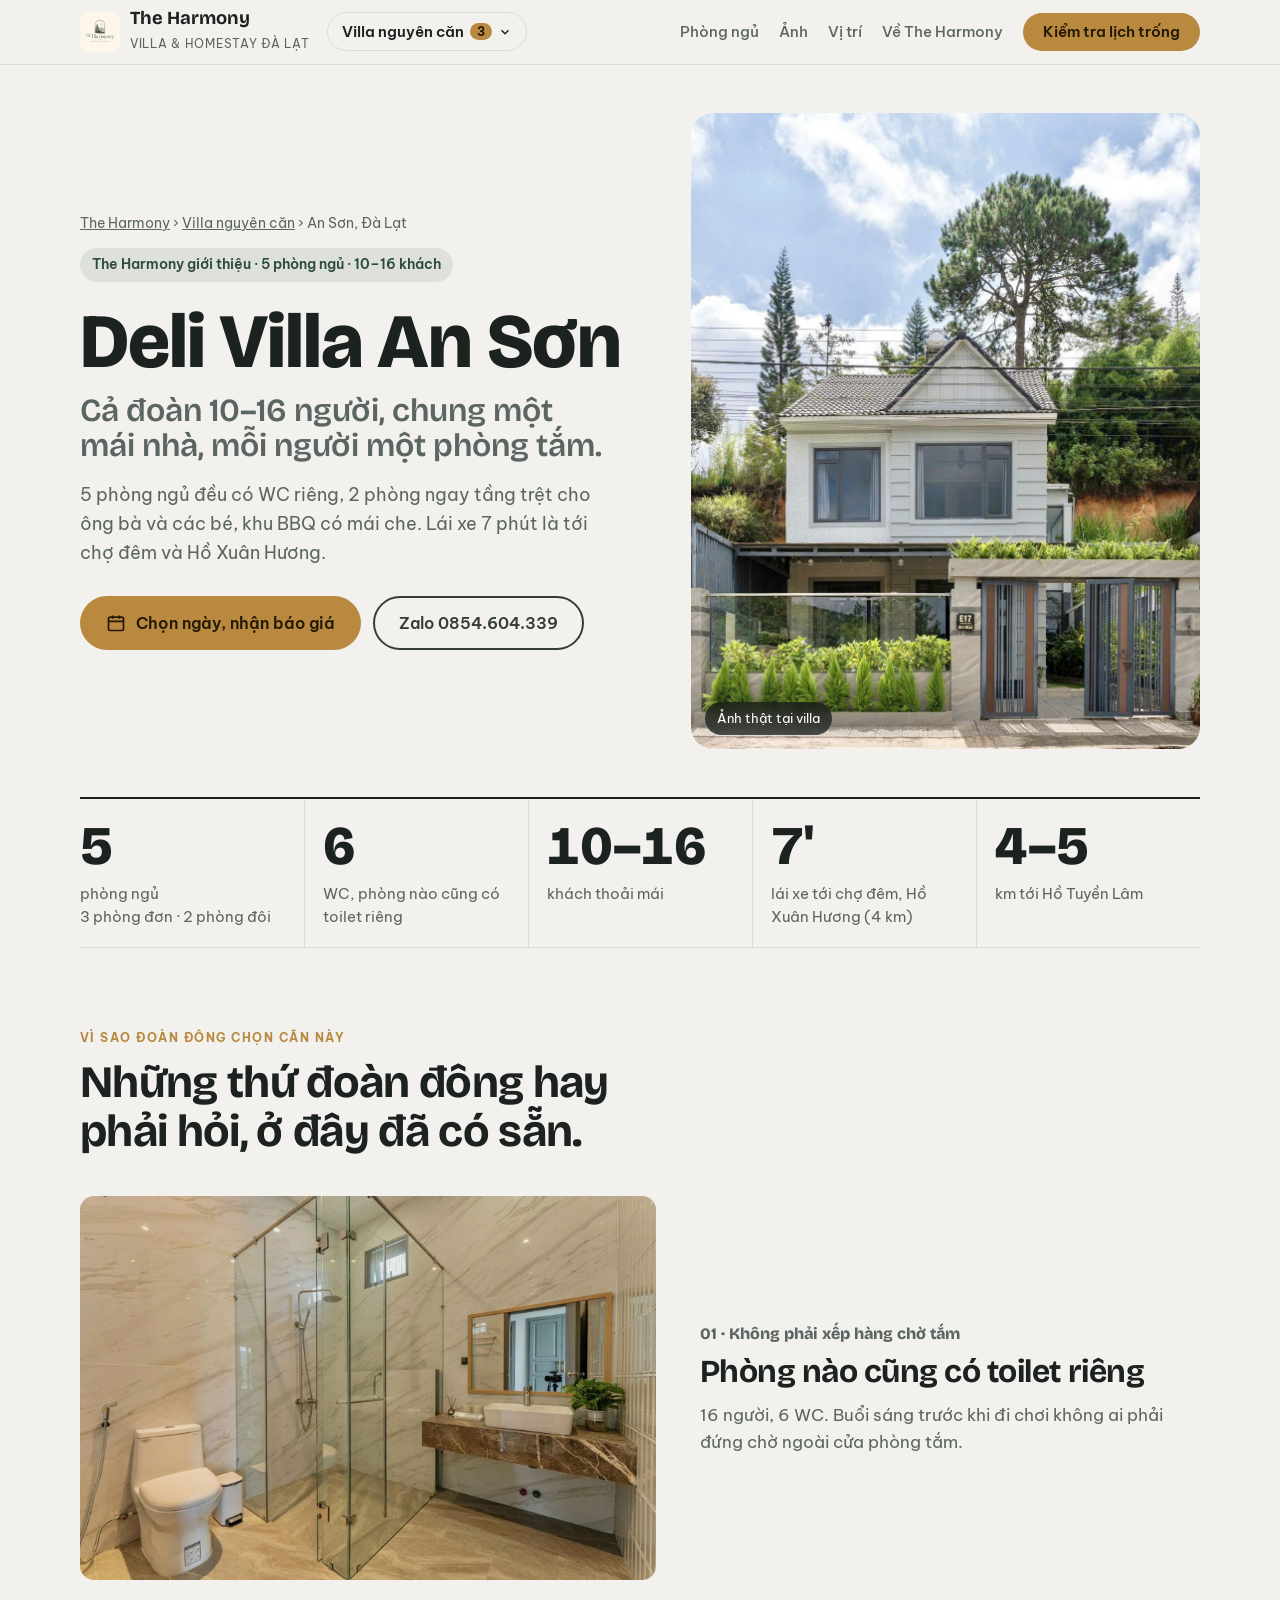
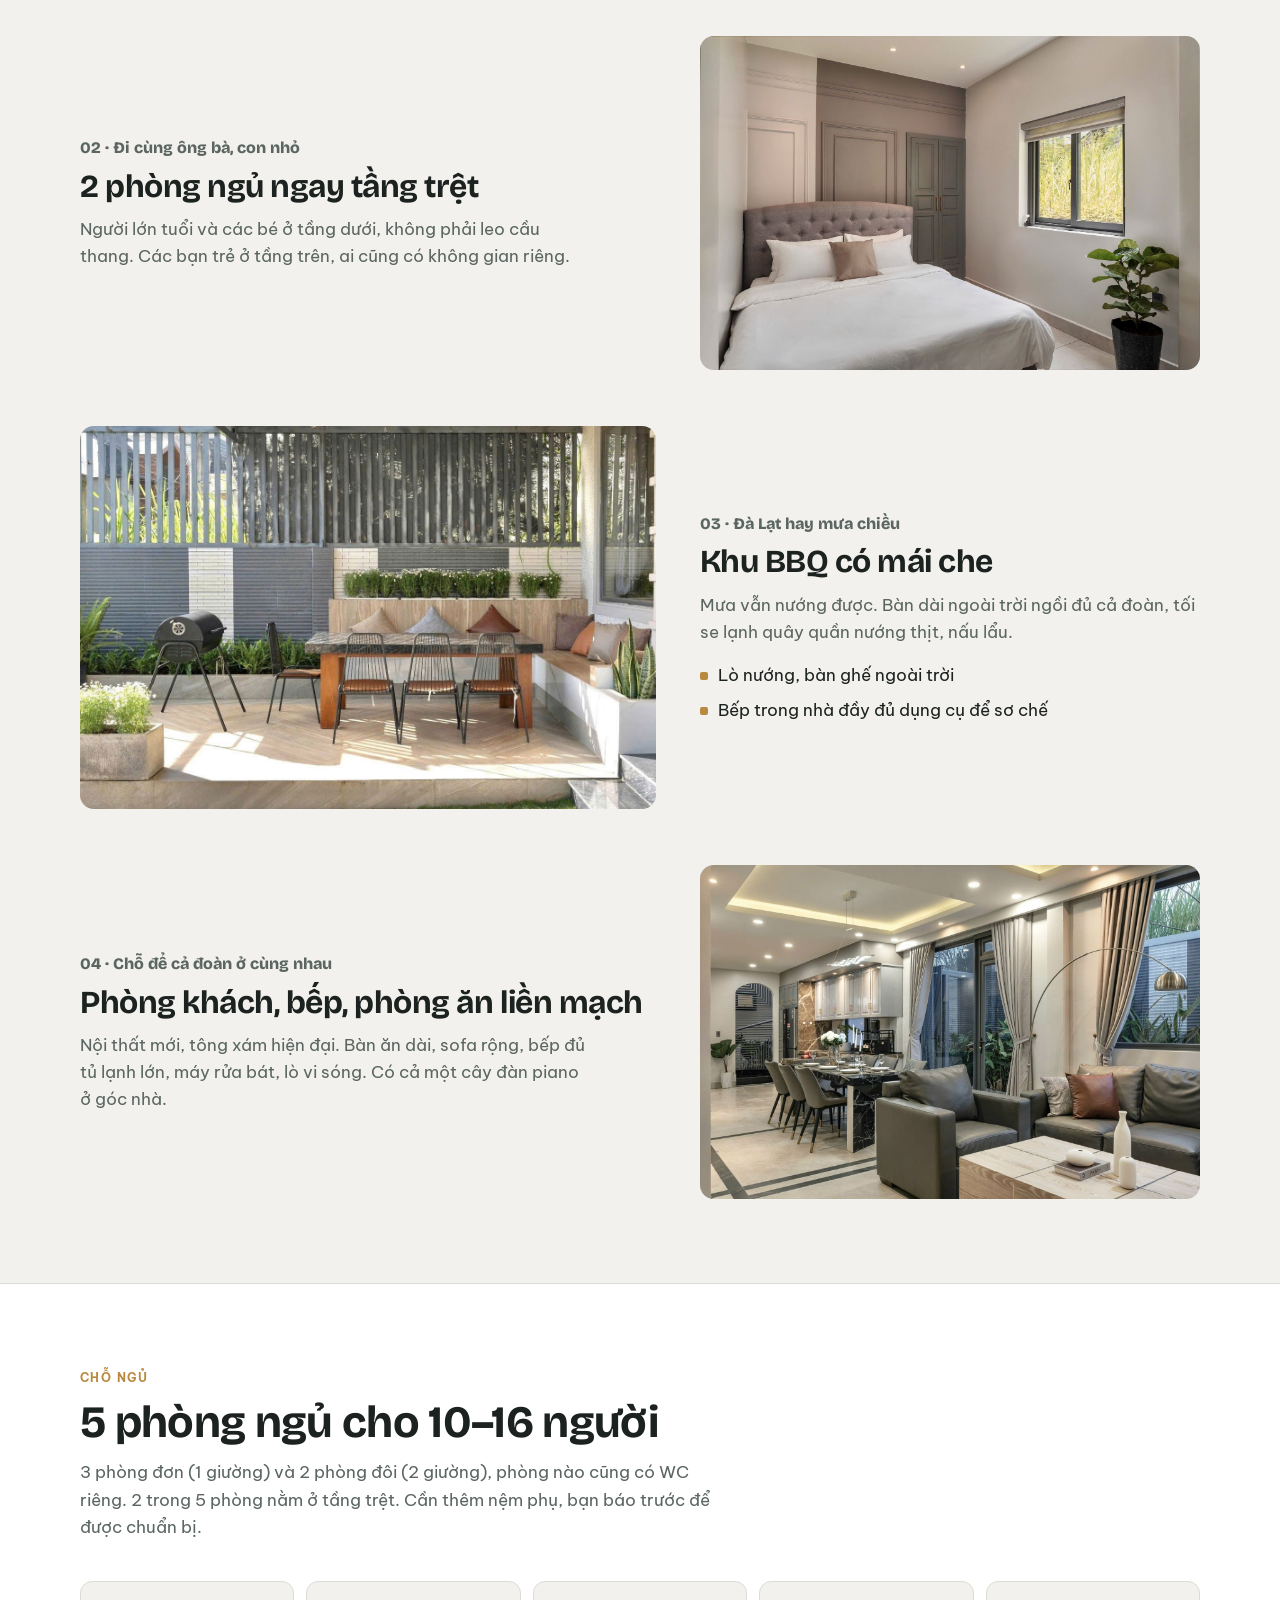
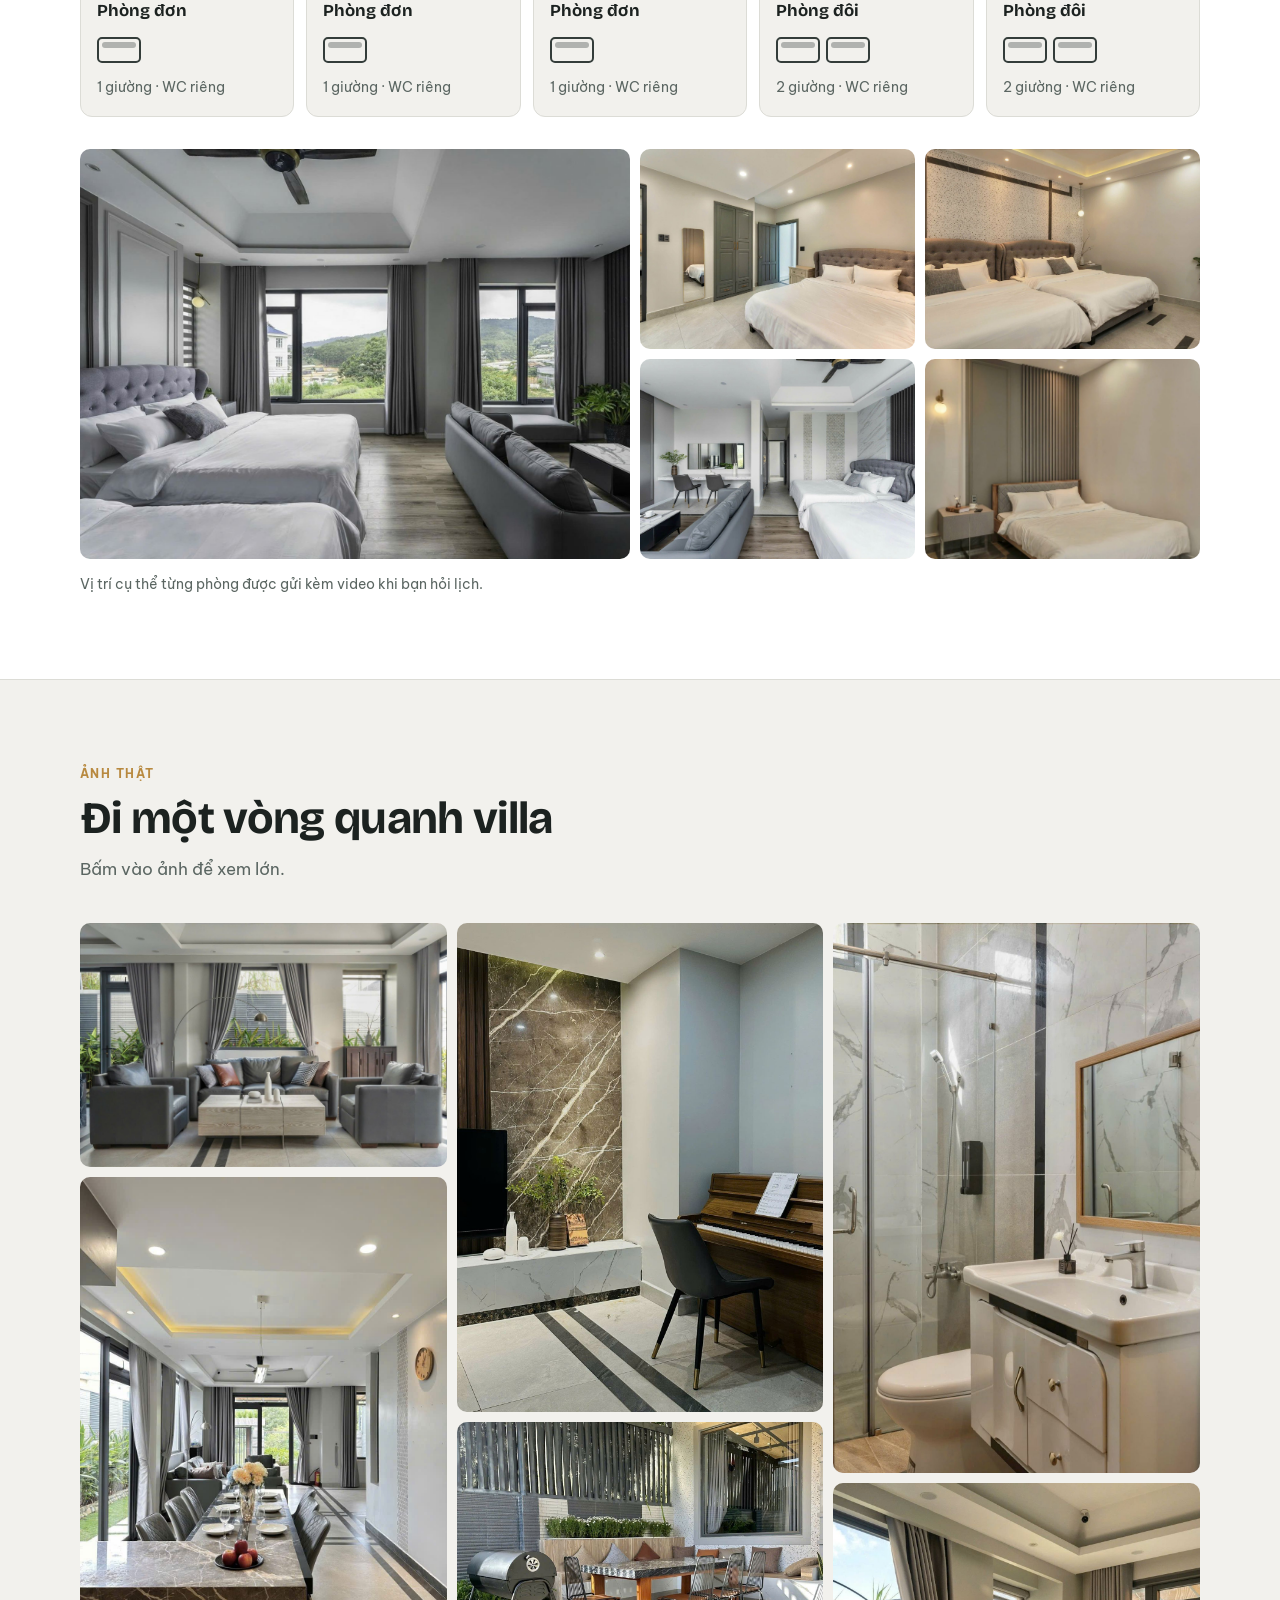
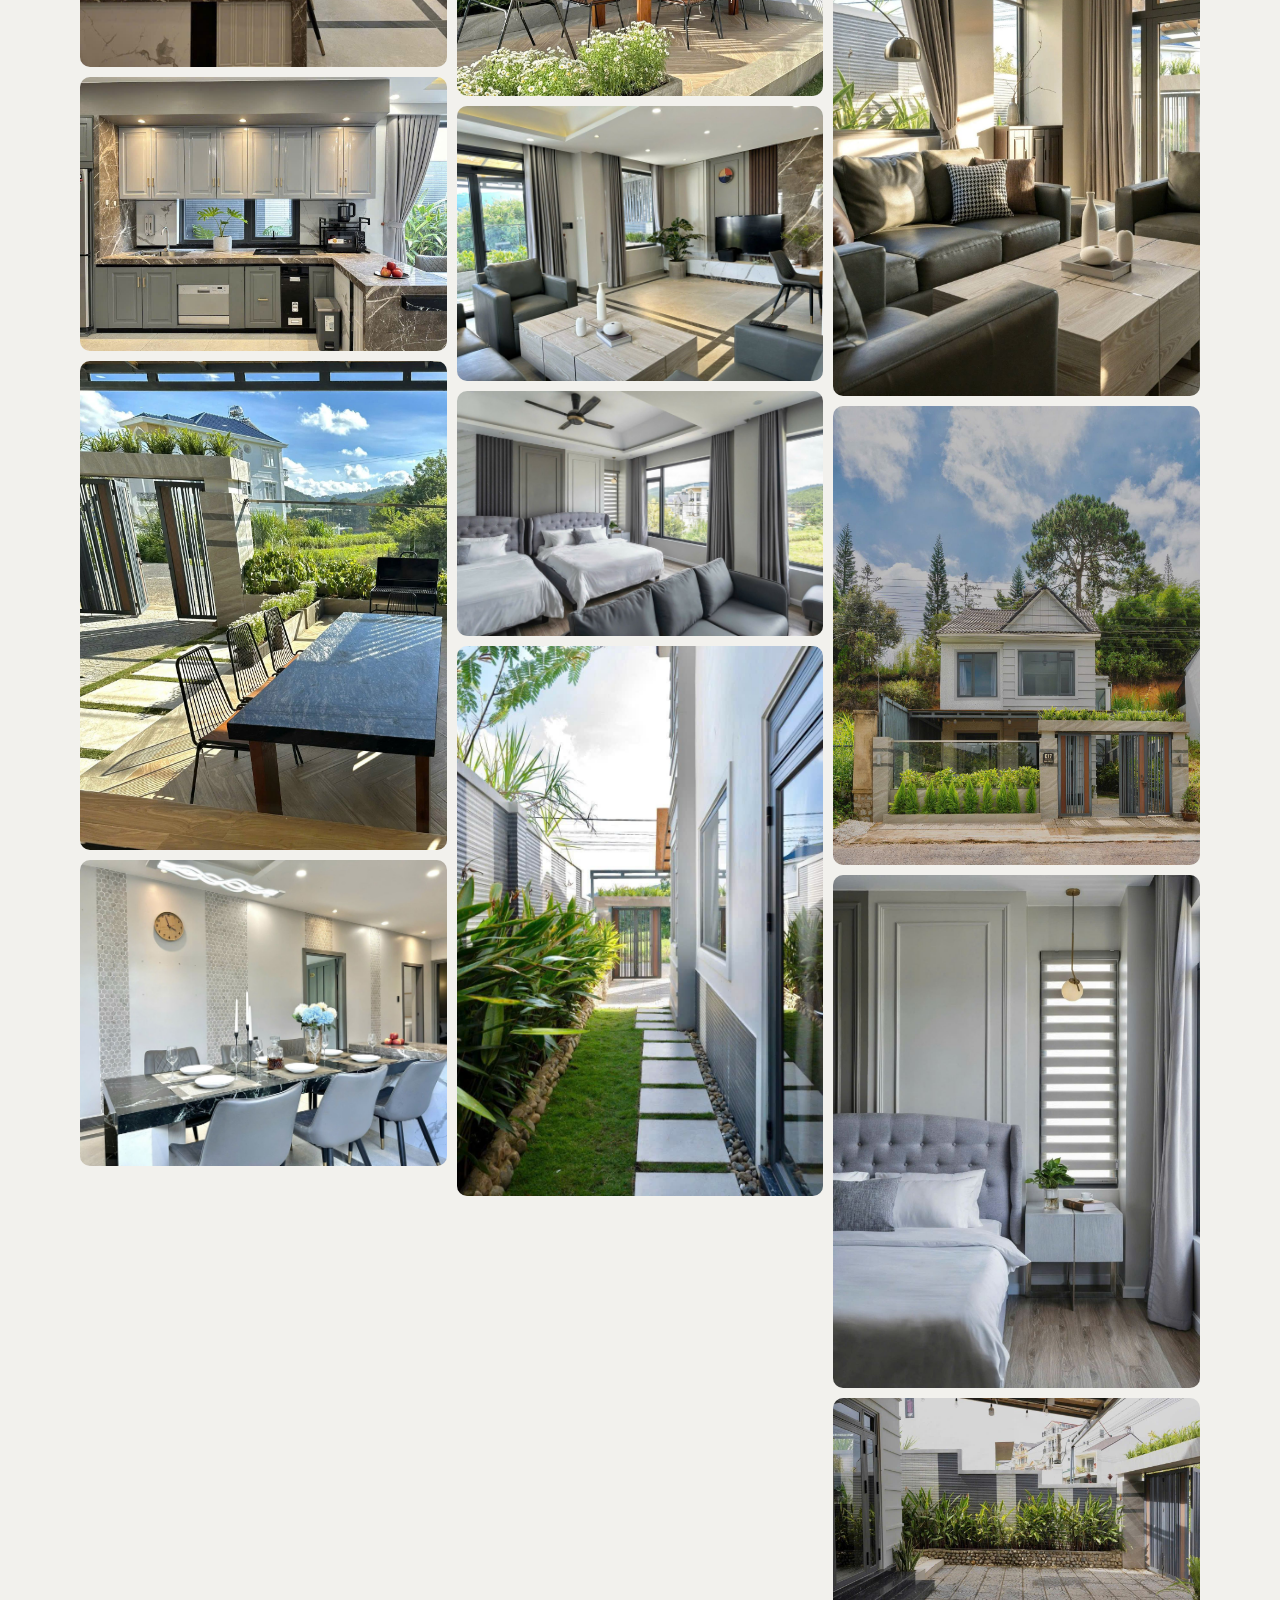
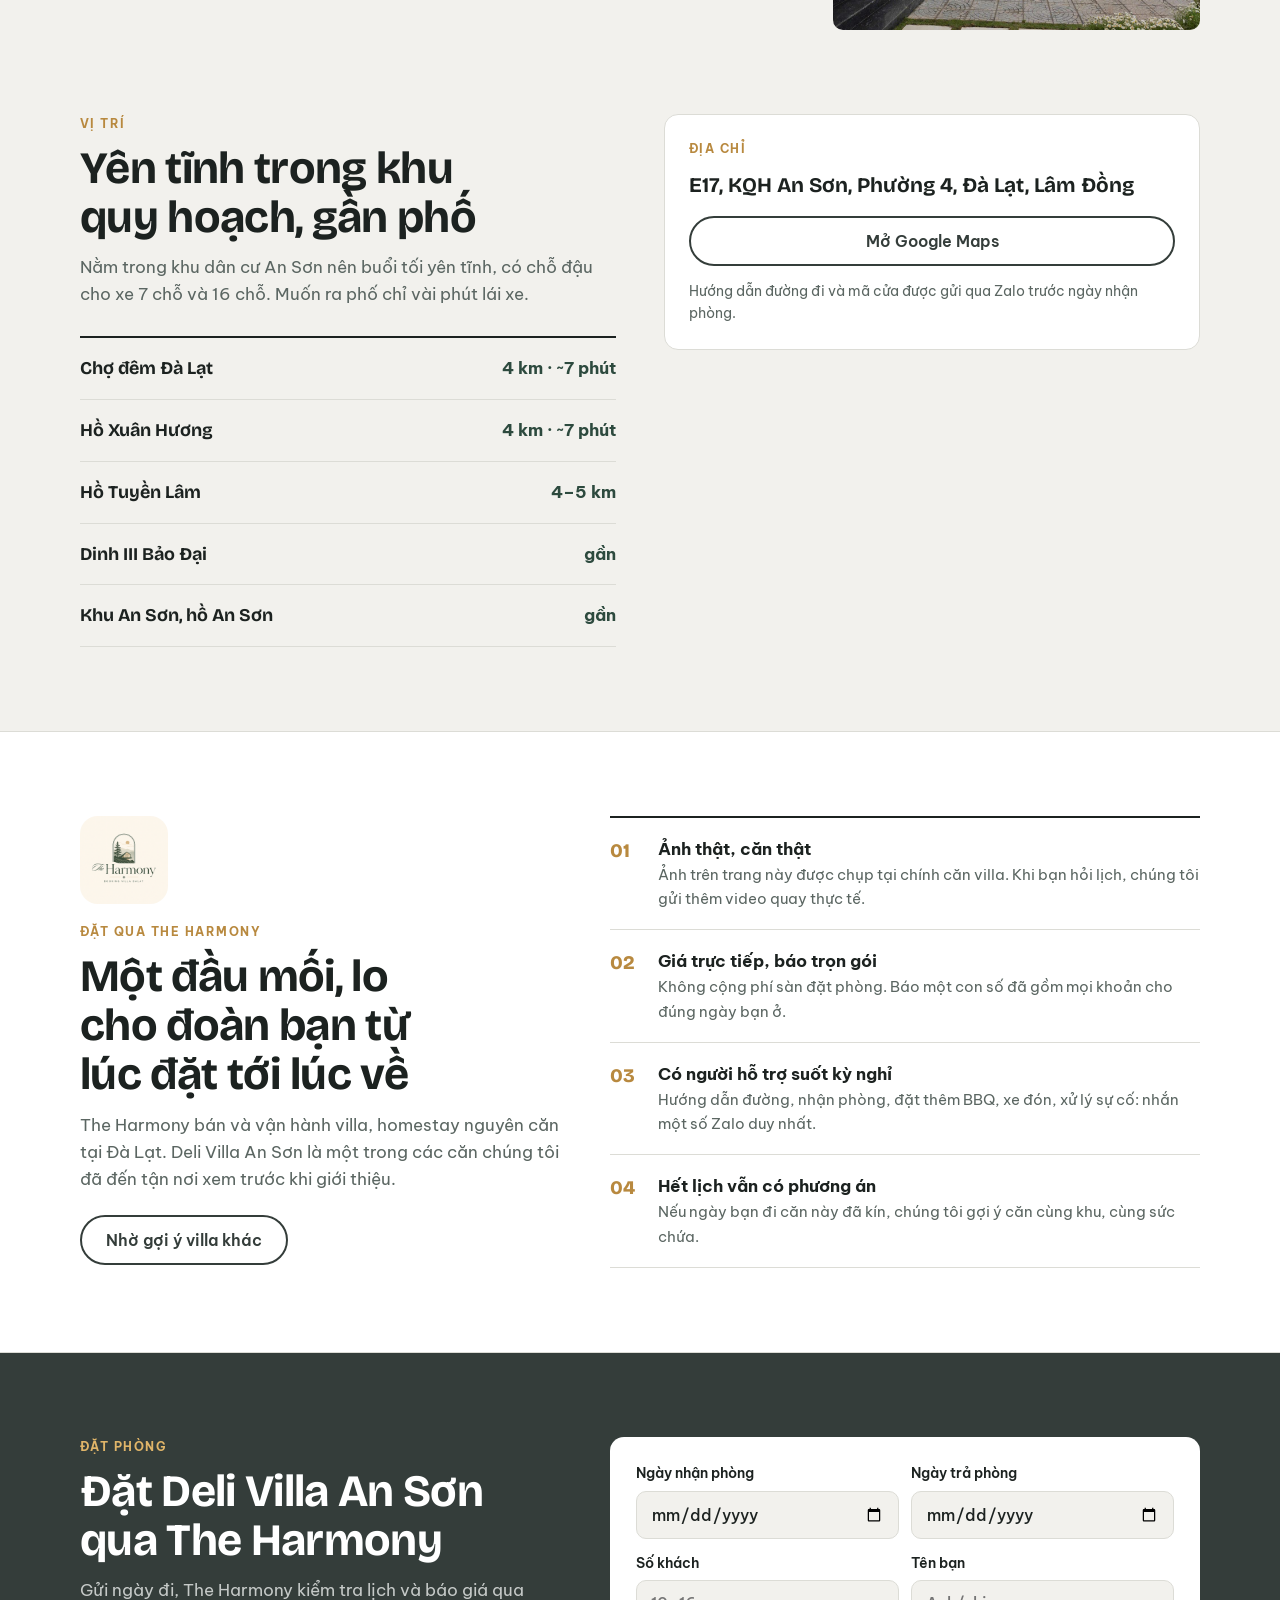
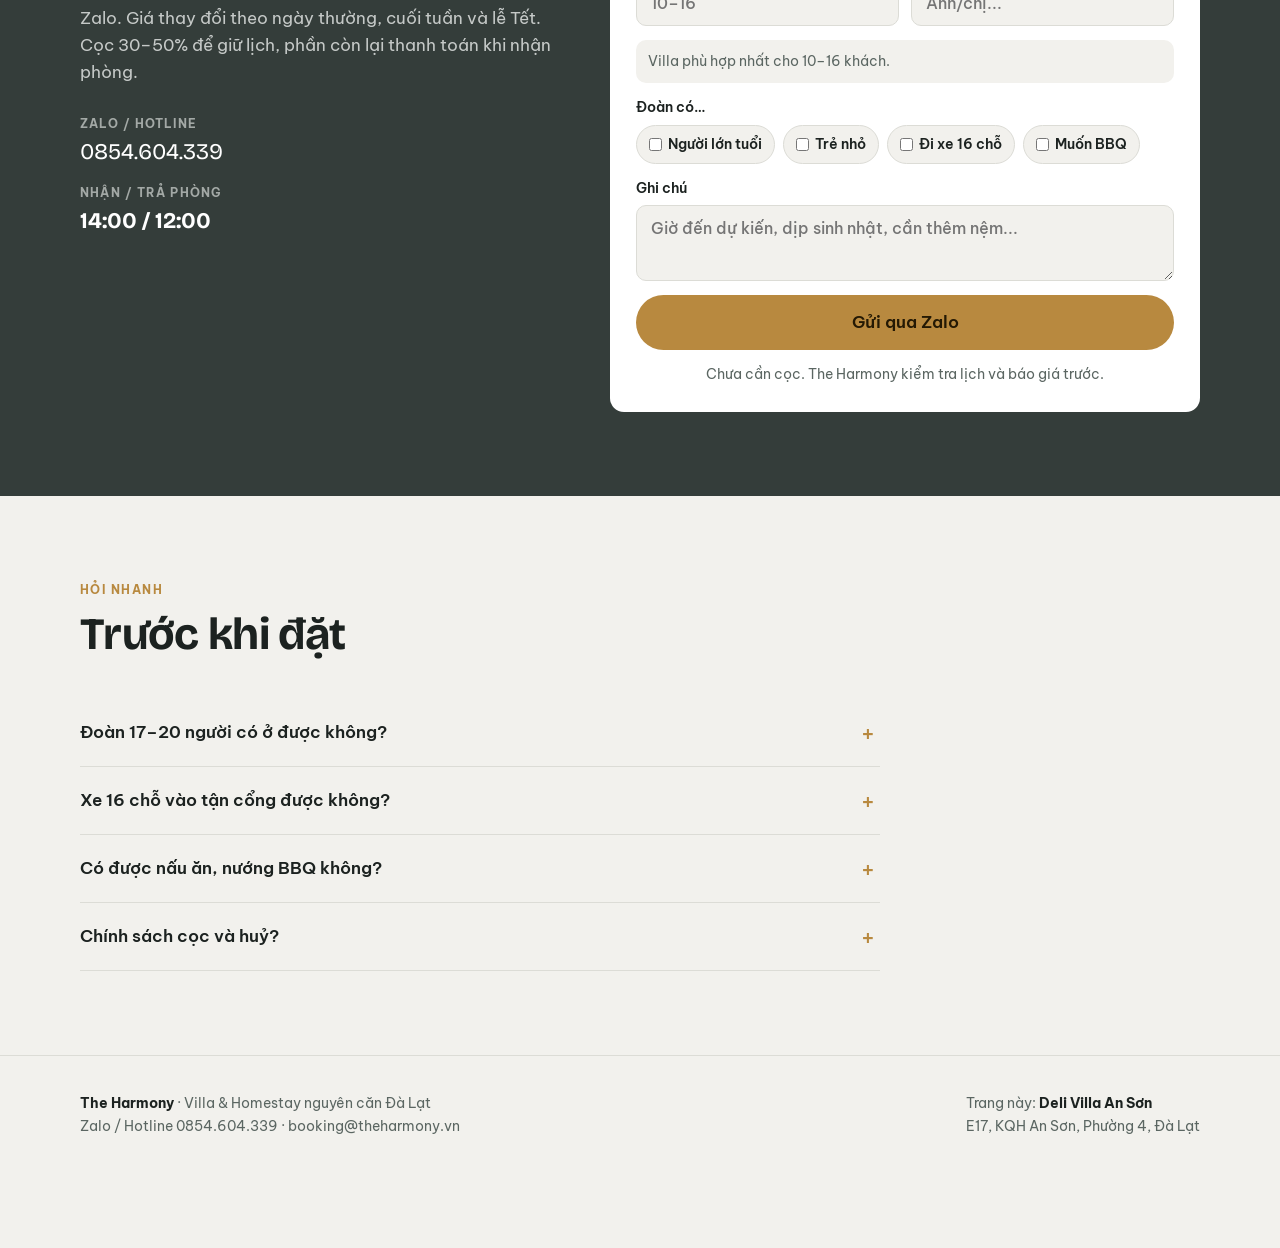
==== commit 30f54111: "Them thanh tim kiem villa theo so nguoi va tien ich Co-Authored-By: Claude Opus 5.5 <noreply@anthrop" ====
--- a/villa/deli-an-son/index.html
+++ b/villa/deli-an-son/index.html
@@ -263,6 +263,34 @@
     form.quick { padding: 20px; }
     .float { display: flex; }
 }
+
+/* Tìm kiếm villa */
+.hsearch { margin-top: 30px; max-width: 640px; background: var(--paper); color: var(--ink); border-radius: 16px; padding: 14px; box-shadow: 0 18px 40px rgba(0,0,0,.25); }
+.hsearch label { display: block; font: 700 .95rem var(--font-display); padding: 2px 6px 10px; }
+.hsearch-row { display: flex; gap: 8px; }
+.hsearch input { flex: 1; min-width: 0; font: 400 1rem var(--font-body); color: var(--ink); background: var(--stone); border: 1px solid var(--line); border-radius: 10px; padding: 13px 14px; }
+.hsearch input:focus { outline: 2px solid var(--brass); outline-offset: 1px; }
+.hsearch button[type=submit] { font: 700 .98rem var(--font-body); background: var(--brass); color: var(--brass-ink); border: 0; border-radius: 10px; padding: 0 20px; cursor: pointer; }
+.qchips { display: flex; flex-wrap: wrap; gap: 6px; padding: 12px 2px 2px; }
+.qchips button { font: 600 .84rem var(--font-body); color: var(--ink); background: transparent; border: 1px solid var(--line); border-radius: 999px; padding: 5px 12px; cursor: pointer; }
+.qchips button:hover { border-color: var(--graphite); background: var(--stone); }
+.search-status { min-height: 1.4em; margin: -8px 0 18px; color: var(--muted); }
+.search-status:empty { display: none; }
+.search-status b { color: var(--ink); }
+.search-status button { font: 600 .9rem var(--font-body); color: var(--pine); background: none; border: 0; text-decoration: underline; cursor: pointer; padding: 0; }
+.card[hidden] { display: none; }
+.card-why { background: color-mix(in srgb, var(--pine) 9%, transparent); border-radius: 10px; padding: 10px 12px; display: grid; gap: 3px; font-size: .9rem; }
+.card-why b { font-size: .78rem; text-transform: uppercase; letter-spacing: .06em; color: var(--pine); }
+.card-why span::before { content: "✓ "; color: var(--pine); font-weight: 700; }
+.cards-empty { border: 1px dashed var(--line); border-radius: var(--r); padding: 28px; text-align: center; color: var(--muted); }
+.cards-empty a { color: var(--pine); font-weight: 700; }
+.vsearch { padding: 0 4px 8px; }
+.vsearch input { width: 100%; font: 400 .95rem var(--font-body); color: var(--ink); background: var(--stone); border: 1px solid var(--line); border-radius: 10px; padding: 10px 12px; }
+.vsearch input:focus { outline: 2px solid var(--brass); outline-offset: 1px; }
+.vitem small.vwhy { color: var(--pine); font-weight: 600; }
+.vempty { padding: 14px 8px; color: var(--muted); font-size: .9rem; }
+.vempty a { color: var(--pine); font-weight: 700; }
+@media (max-width: 640px) { .hsearch-row { flex-direction: column; } .hsearch button[type=submit] { padding: 12px; } }
 </style>
 </head>
 <body>
@@ -281,6 +309,7 @@
                 </button>
                 <div class="vpanel" id="vpanel">
                     <div class="vpanel-head"><b>Villa nguyên căn</b><span id="vpanel-sub"></span></div>
+                    <div class="vsearch"><input id="vsearch" type="search" placeholder="Tìm: 12 người, karaoke, bida…" aria-label="Tìm villa theo số người hoặc tiện ích" autocomplete="off"></div>
                     <ul class="vlist" id="vlist"></ul>
                     <p class="vpanel-foot">Chưa thấy căn hợp? <a href="https://zalo.me/0854604339" target="_blank" rel="noopener">Nhắn Zalo để được gợi ý</a></p>
                 </div>
@@ -546,33 +575,12 @@
     <div class="lb-count" id="lb-count"></div>
 </div>
 
+<script src="../../villas.js"></script>
 <script>
-// Danh sách villa của The Harmony. Thêm villa mới: thêm một dòng vào đây (giống nhau trên mọi trang villa).
-var HARMONY_VILLAS = [
-    { id: "deli-an-son", name: "Deli Villa An Sơn", area: "An Sơn, gần Hồ Xuân Hương", bedrooms: 5, guests: "10–16", img: "img/menu-deli-an-son.jpg", url: "../deli-an-son/" },
-    { id: "the-mins-house", name: "The Min's House", area: "Đường 3 Tháng 4, gần chợ Đà Lạt", bedrooms: 2, guests: "4–6", img: "img/menu-the-mins-house.jpg", url: "../the-mins-house/" },
-    { id: "pham-hong-thai", name: "Villa Phạm Hồng Thái", area: "Gần Ga Đà Lạt, 500 m tới Hồ Xuân Hương", bedrooms: 5, guests: "12–16", img: "img/menu-villa-pham-hong-thai.jpg", url: "../pham-hong-thai/" }
-];
-var CURRENT_VILLA = "deli-an-son";
 
 (function () {
-    // Mini menu Villa nguyên căn
-    var vbtn = document.getElementById("vmenu-btn"), vpanel = document.getElementById("vpanel"), vlist = document.getElementById("vlist");
     function esc(t) { return String(t).replace(/[&<>"]/g, function (c) { return { "&": "&amp;", "<": "&lt;", ">": "&gt;", '"': "&quot;" }[c]; }); }
-    vlist.innerHTML = HARMONY_VILLAS.map(function (v) {
-        var here = v.id === CURRENT_VILLA;
-        return '<li><a class="vitem" href="' + esc(v.url) + '"' + (here ? ' aria-current="page"' : '') + '>' +
-            '<img src="' + esc(v.img) + '" alt="">' +
-            '<span><b>' + esc(v.name) + '</b><small>' + esc(v.area) + '</small><small>' + v.bedrooms + ' phòng ngủ · ' + esc(v.guests) + ' khách</small>' +
-            (here ? '<span class="here">Đang xem</span>' : '') + '</span></a></li>';
-    }).join("");
-    document.getElementById("vmenu-count").textContent = HARMONY_VILLAS.length;
-    document.getElementById("vpanel-sub").textContent = HARMONY_VILLAS.length + " căn";
-    function setMenu(open) { vpanel.classList.toggle("open", open); vbtn.setAttribute("aria-expanded", open ? "true" : "false"); }
-    vbtn.addEventListener("click", function (e) { e.stopPropagation(); setMenu(!vpanel.classList.contains("open")); });
-    vpanel.addEventListener("click", function (e) { if (e.target.closest(".vitem")) setMenu(false); e.stopPropagation(); });
-    document.addEventListener("click", function () { setMenu(false); });
-    document.addEventListener("keydown", function (e) { if (e.key === "Escape" && vpanel.classList.contains("open")) { setMenu(false); vbtn.focus(); } });
+    Harmony.initMenu({ base: "../../", current: "deli-an-son" });
 
     // Lightbox cho ảnh gallery + ảnh phòng
     var imgs = Array.prototype.slice.call(document.querySelectorAll("#gallery img, .room-photos img"));
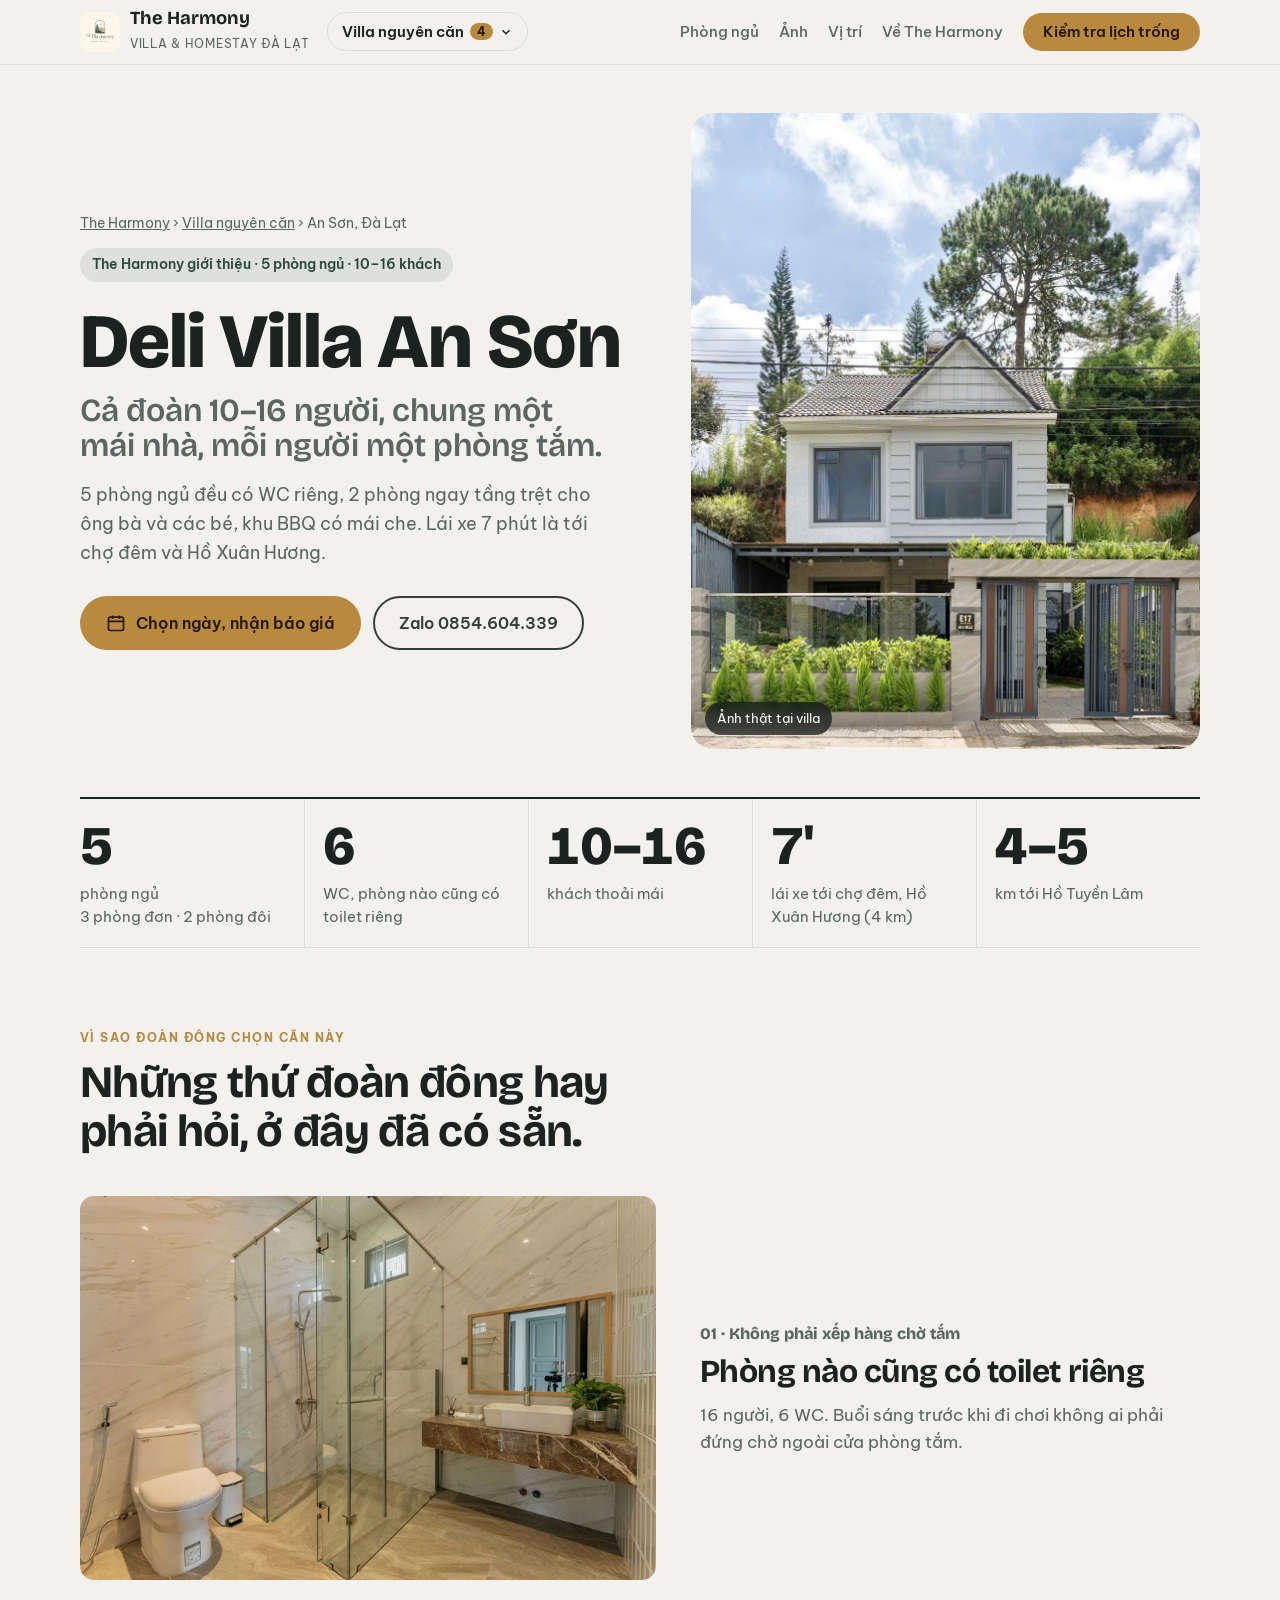
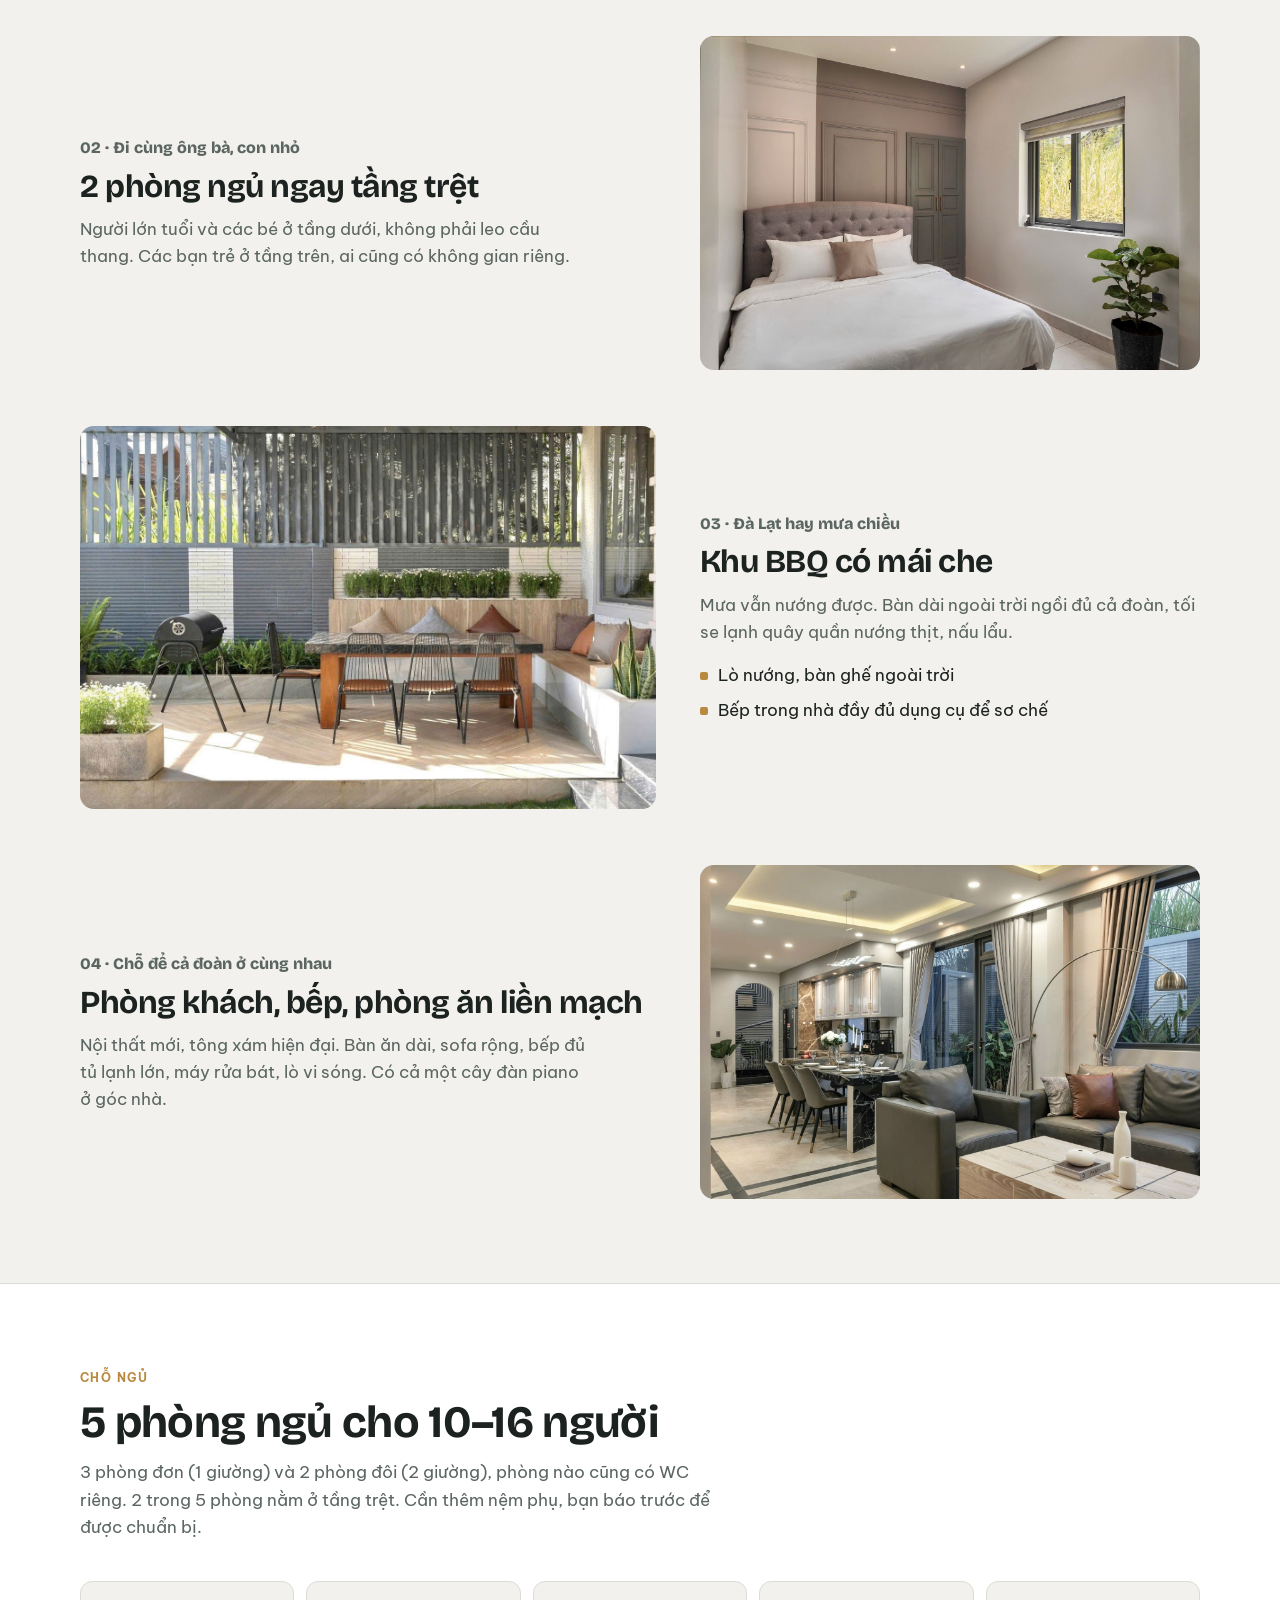
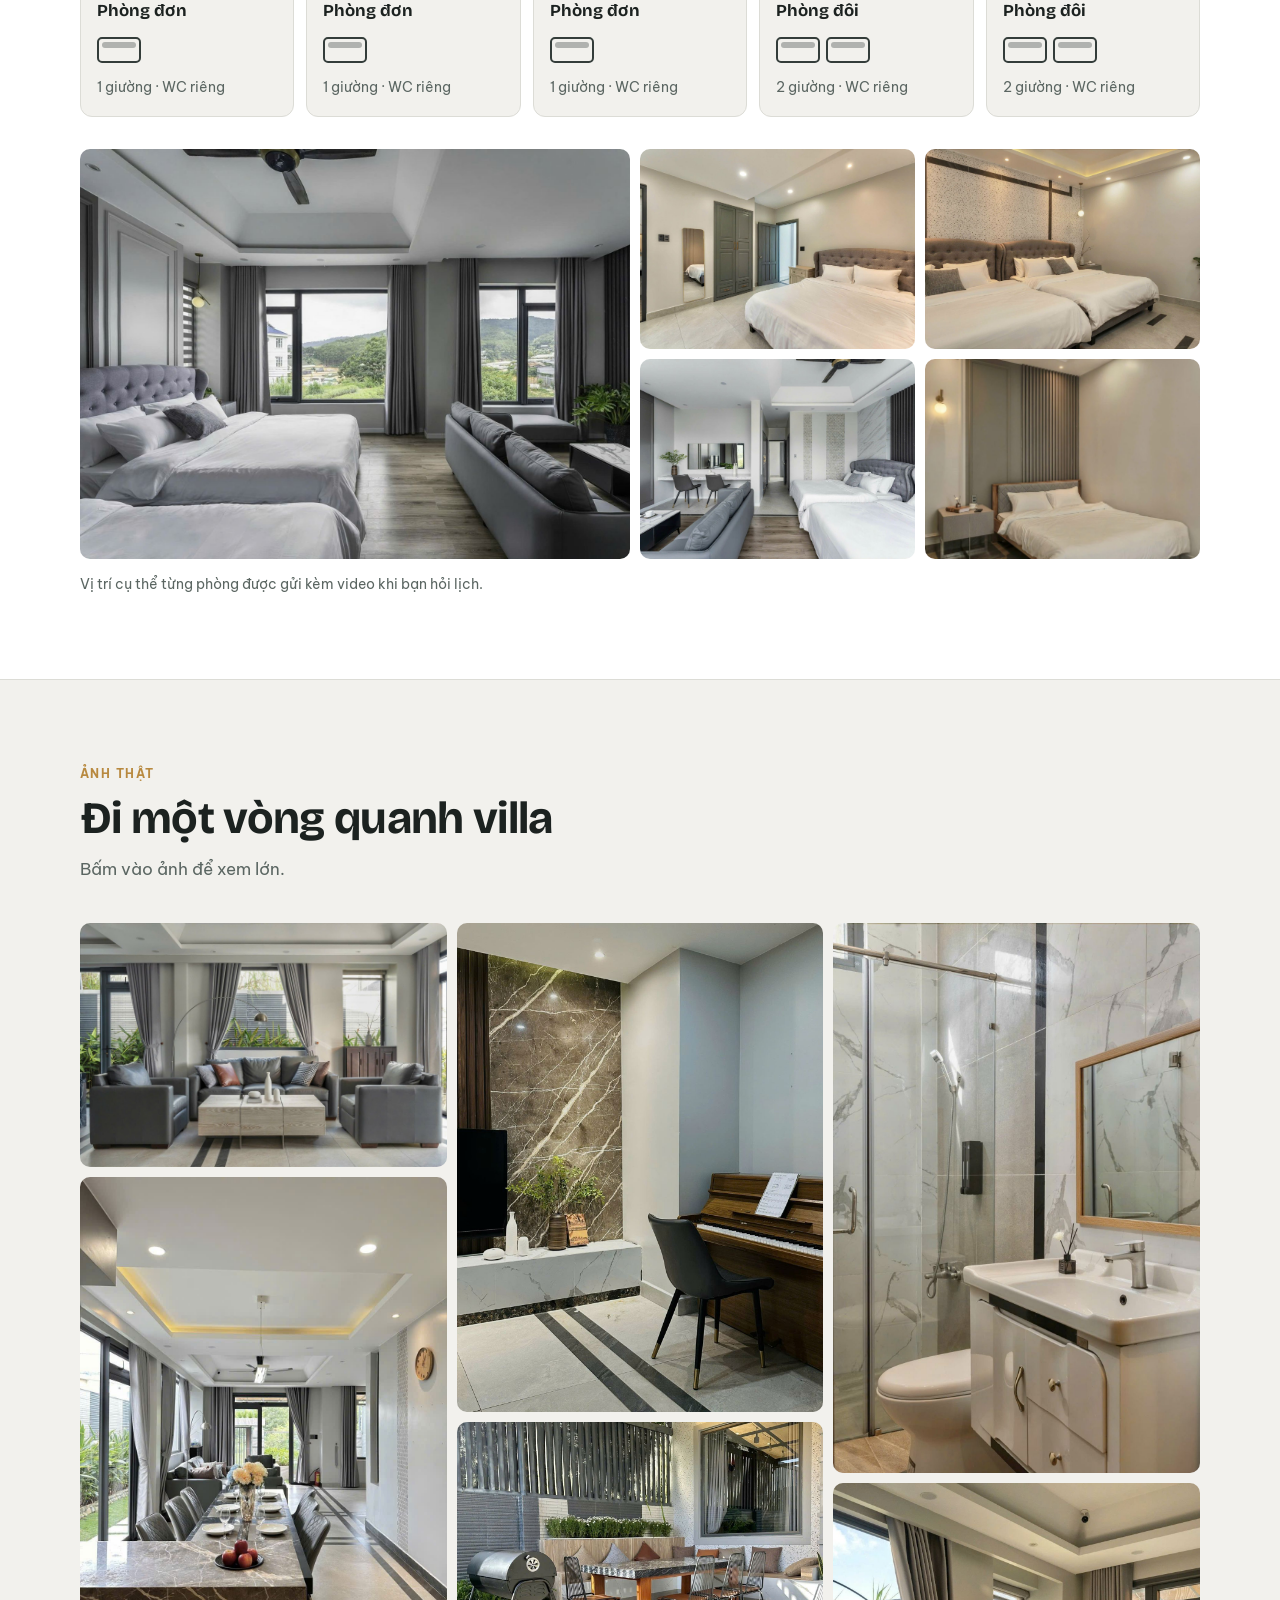
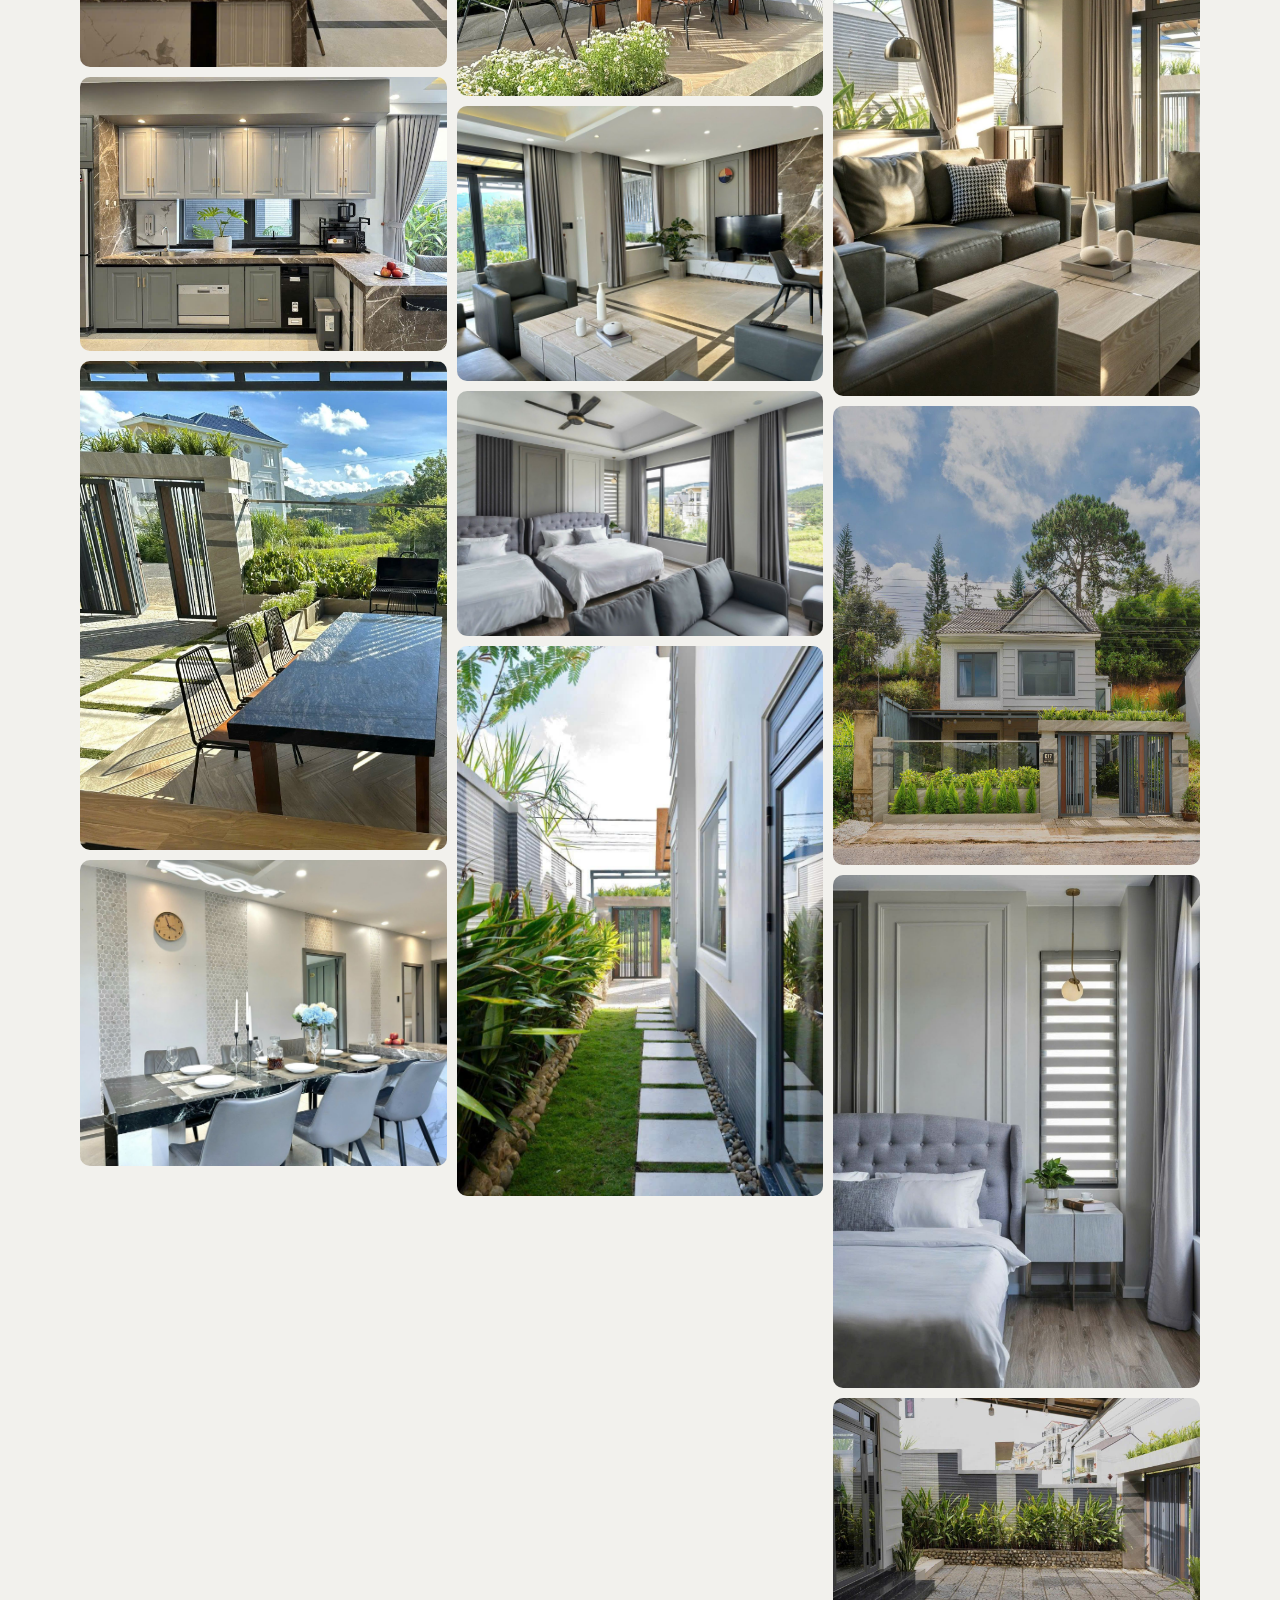
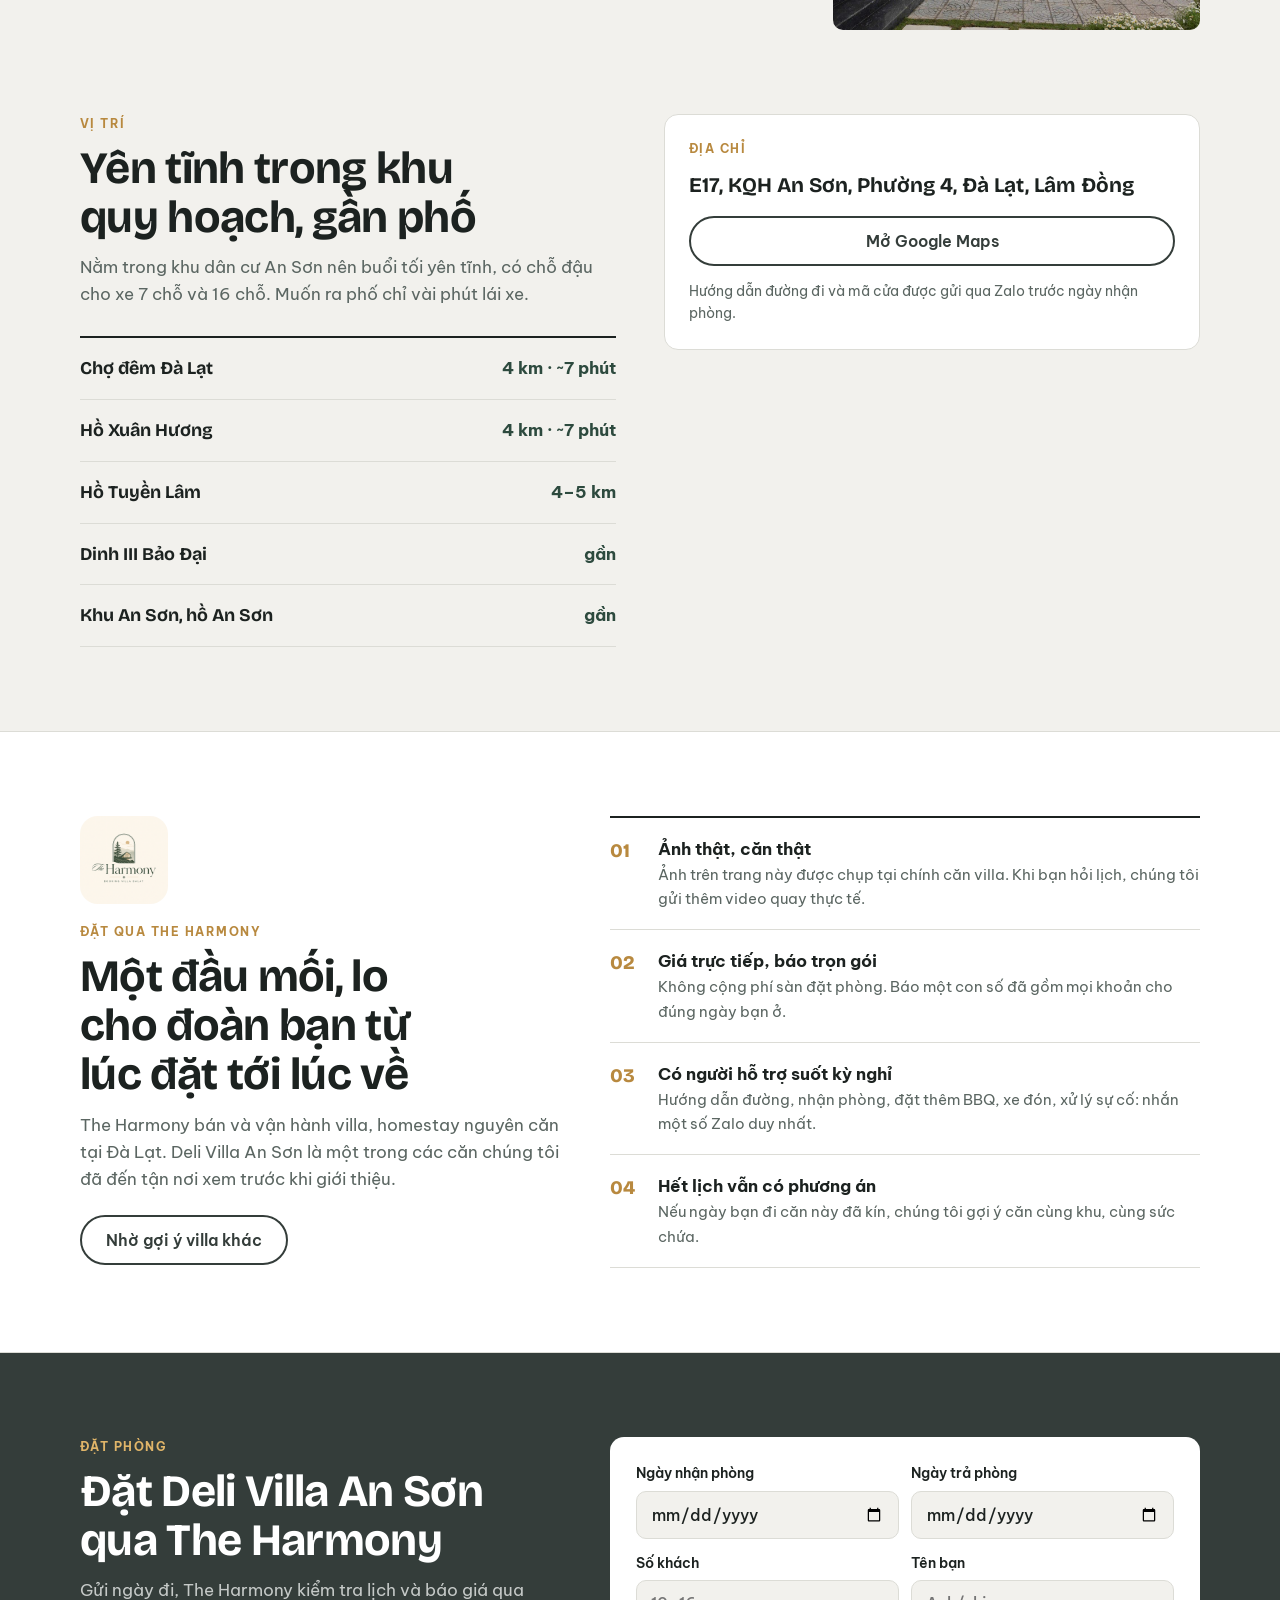
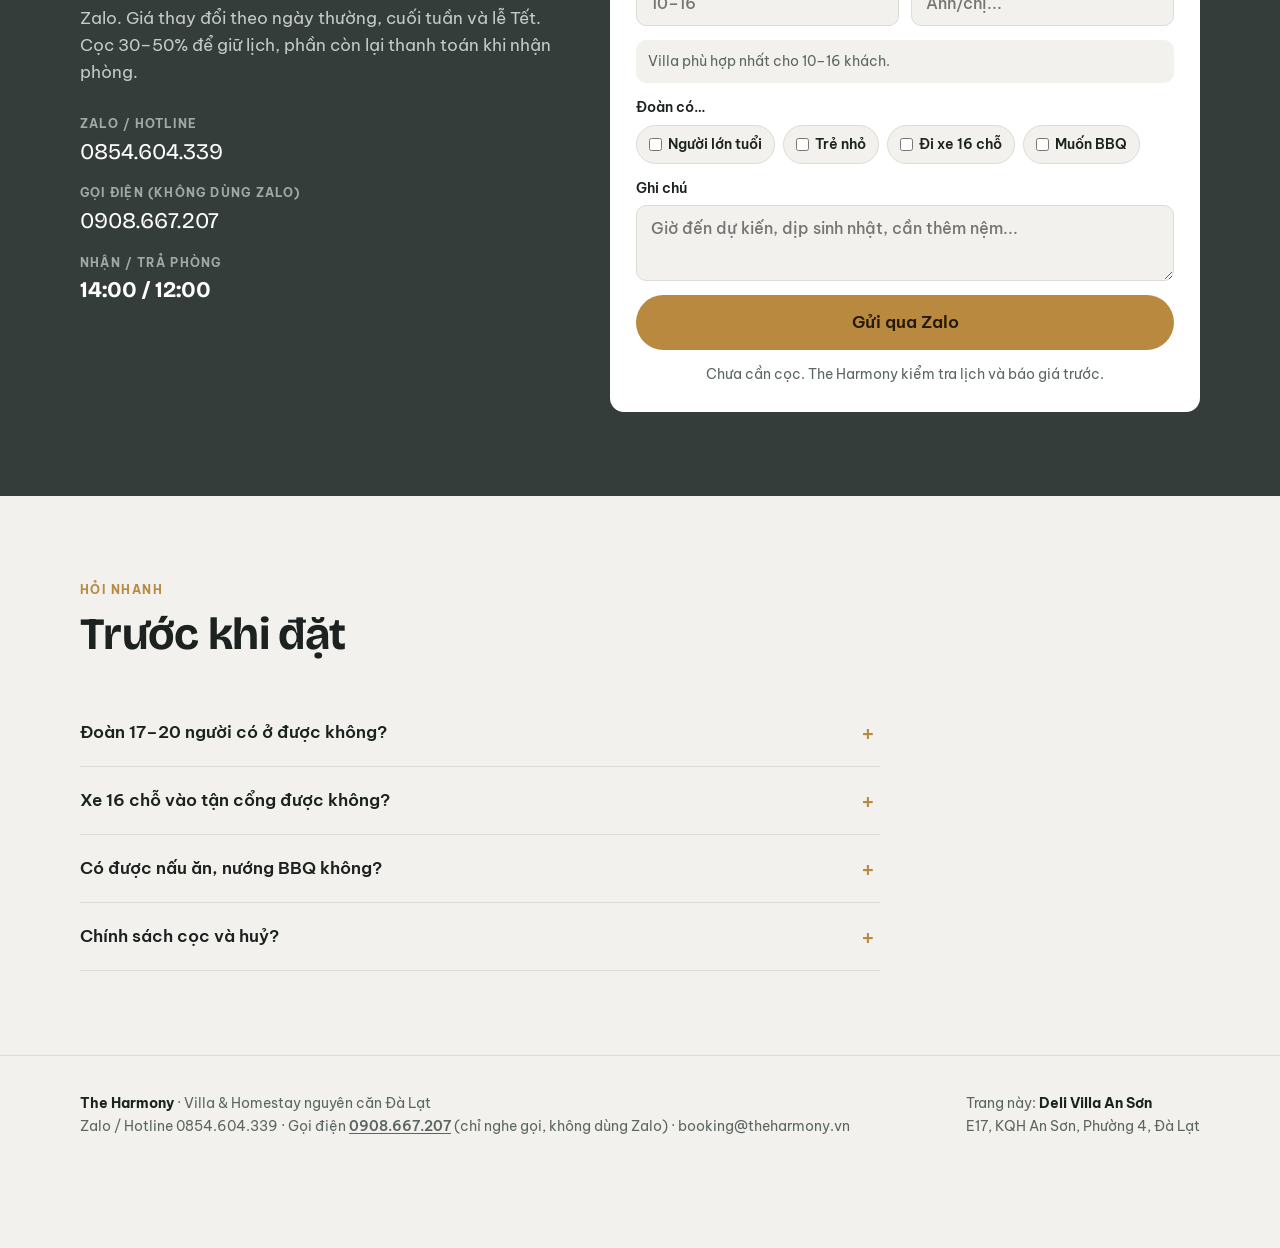
==== commit 878b417b: "Them so goi dien 0908667207 (khong Zalo) Co-Authored-By: Claude Opus 5.5 <noreply@anthropic.com> Cla" ====
--- a/villa/deli-an-son/index.html
+++ b/villa/deli-an-son/index.html
@@ -291,6 +291,7 @@
 .vempty { padding: 14px 8px; color: var(--muted); font-size: .9rem; }
 .vempty a { color: var(--pine); font-weight: 700; }
 @media (max-width: 640px) { .hsearch-row { flex-direction: column; } .hsearch button[type=submit] { padding: 12px; } }
+footer a { color: inherit; font-weight: 600; text-decoration: underline; text-underline-offset: 2px; }
 </style>
 </head>
 <body>
@@ -510,6 +511,7 @@
                 <p class="intro">Gửi ngày đi, The Harmony kiểm tra lịch và báo giá qua Zalo. Giá thay đổi theo ngày thường, cuối tuần và lễ Tết. Cọc 30–50% để giữ lịch, phần còn lại thanh toán khi nhận phòng.</p>
                 <ul class="book-lines">
                     <li><small>Zalo / Hotline</small><a href="https://zalo.me/0854604339" target="_blank" rel="noopener">0854.604.339</a></li>
+                    <li><small>Gọi điện (không dùng Zalo)</small><a href="tel:0908667207">0908.667.207</a></li>
                     <li><small>Nhận / trả phòng</small><strong>14:00 / 12:00</strong></li>
                 </ul>
             </div>
@@ -560,7 +562,7 @@
 
 <footer>
     <div class="wrap">
-        <div><b>The Harmony</b> · Villa & Homestay nguyên căn Đà Lạt<br>Zalo / Hotline 0854.604.339 · booking@theharmony.vn</div>
+        <div><b>The Harmony</b> · Villa & Homestay nguyên căn Đà Lạt<br>Zalo / Hotline 0854.604.339 · Gọi điện <a href="tel:0908667207">0908.667.207</a> (chỉ nghe gọi, không dùng Zalo) · booking@theharmony.vn</div>
         <div>Trang này: <b>Deli Villa An Sơn</b><br>E17, KQH An Sơn, Phường 4, Đà Lạt</div>
     </div>
 </footer>
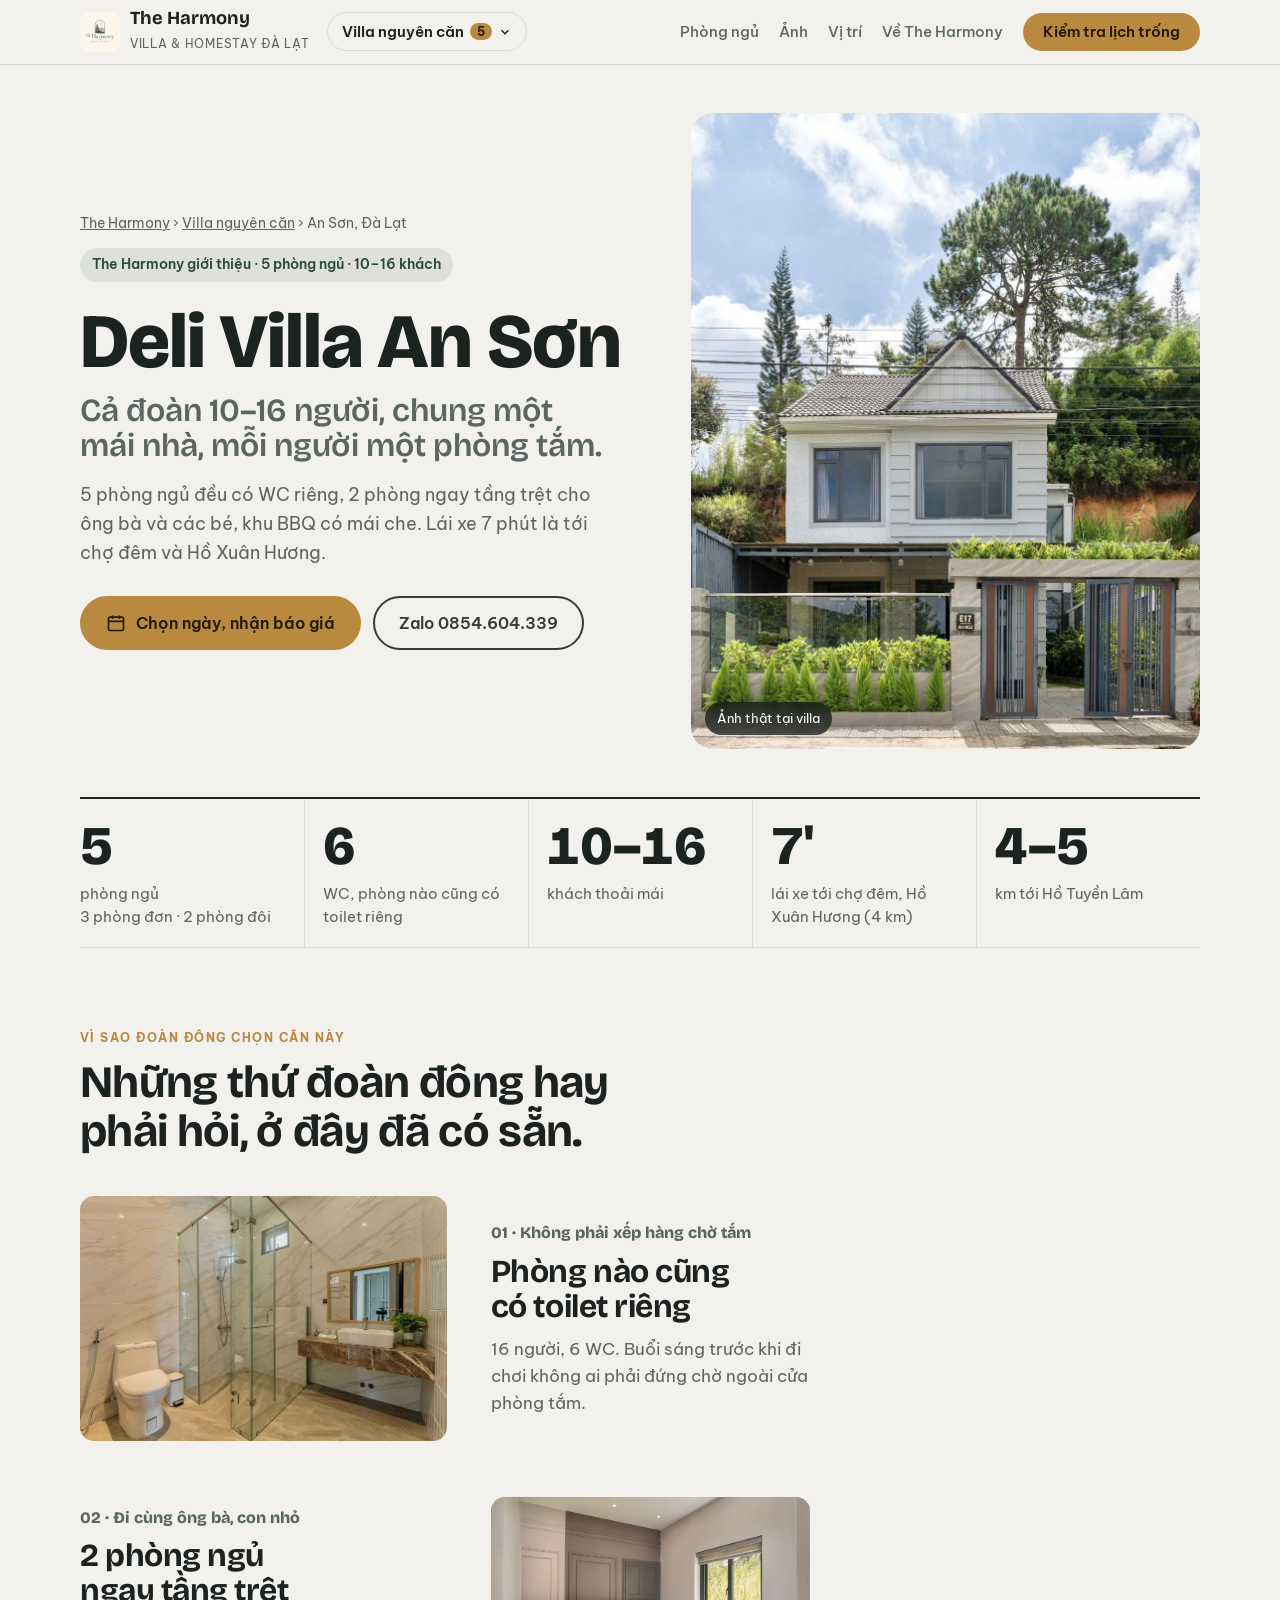
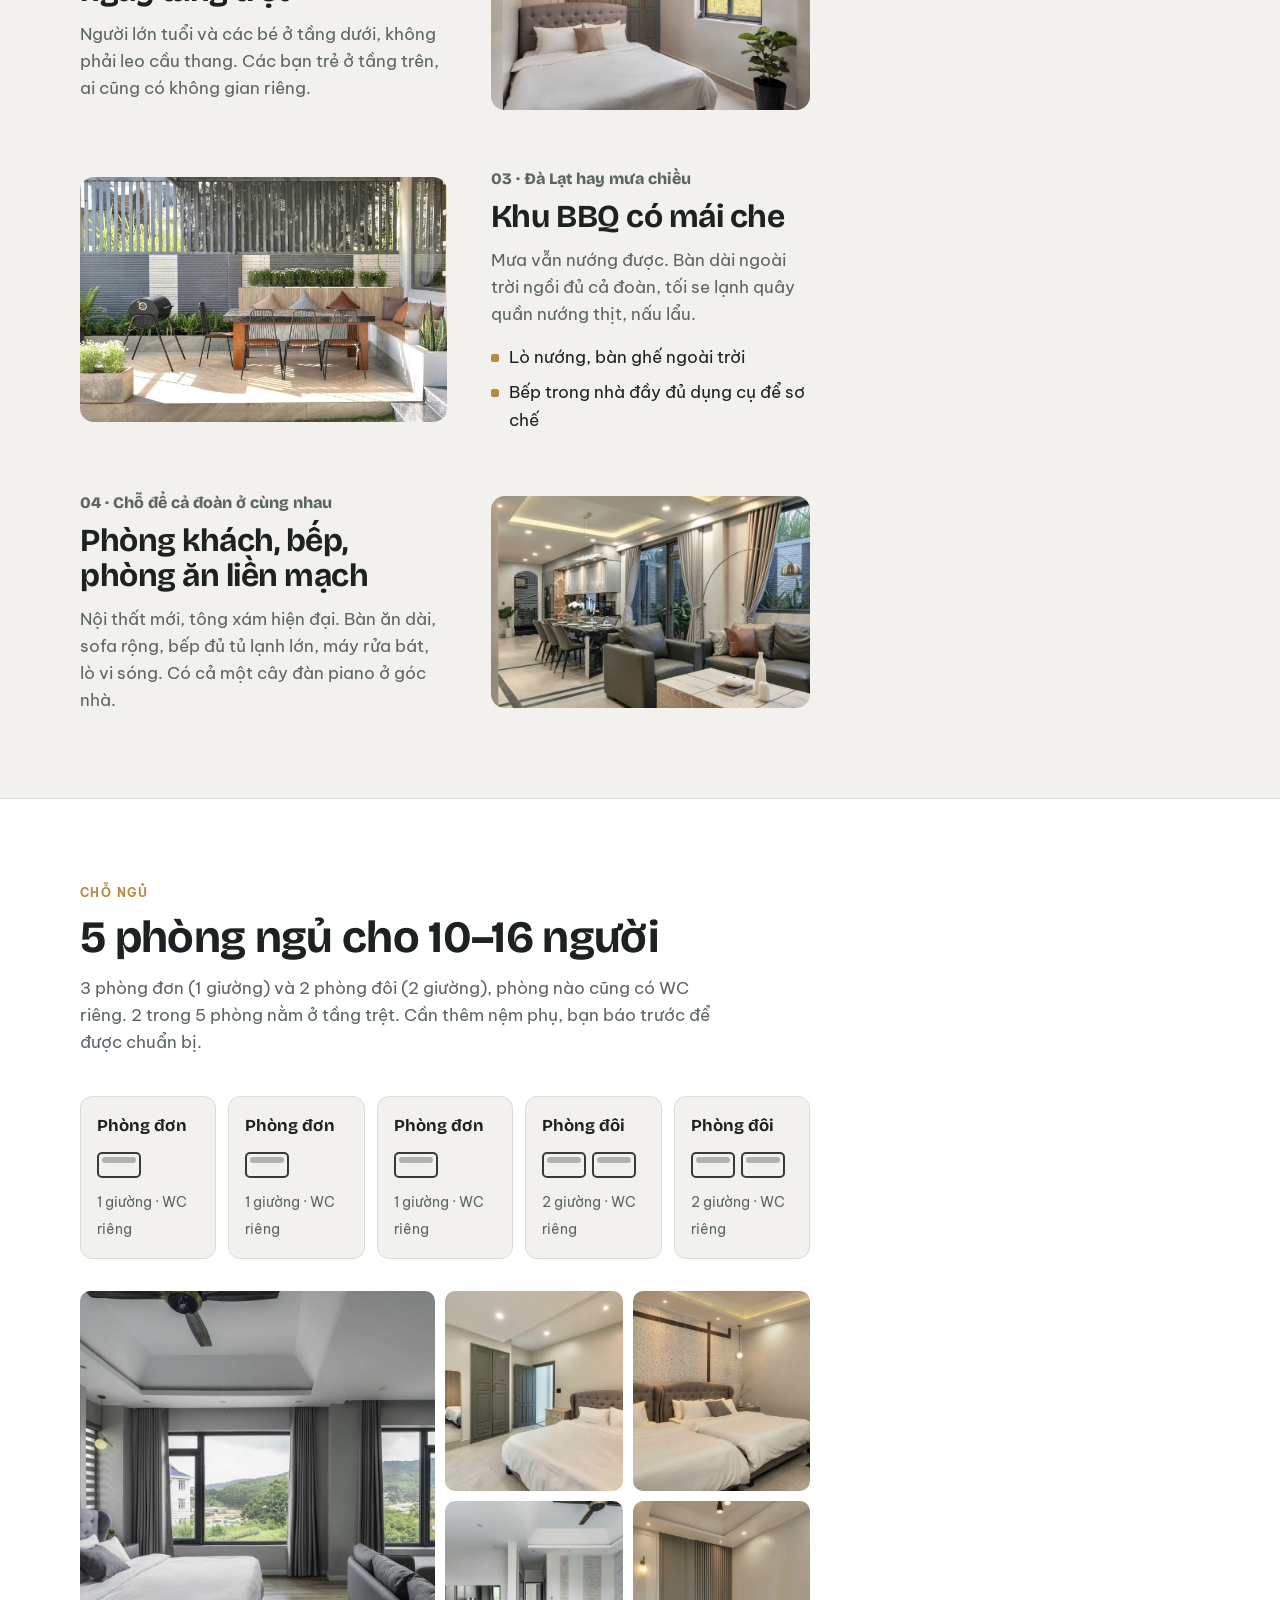
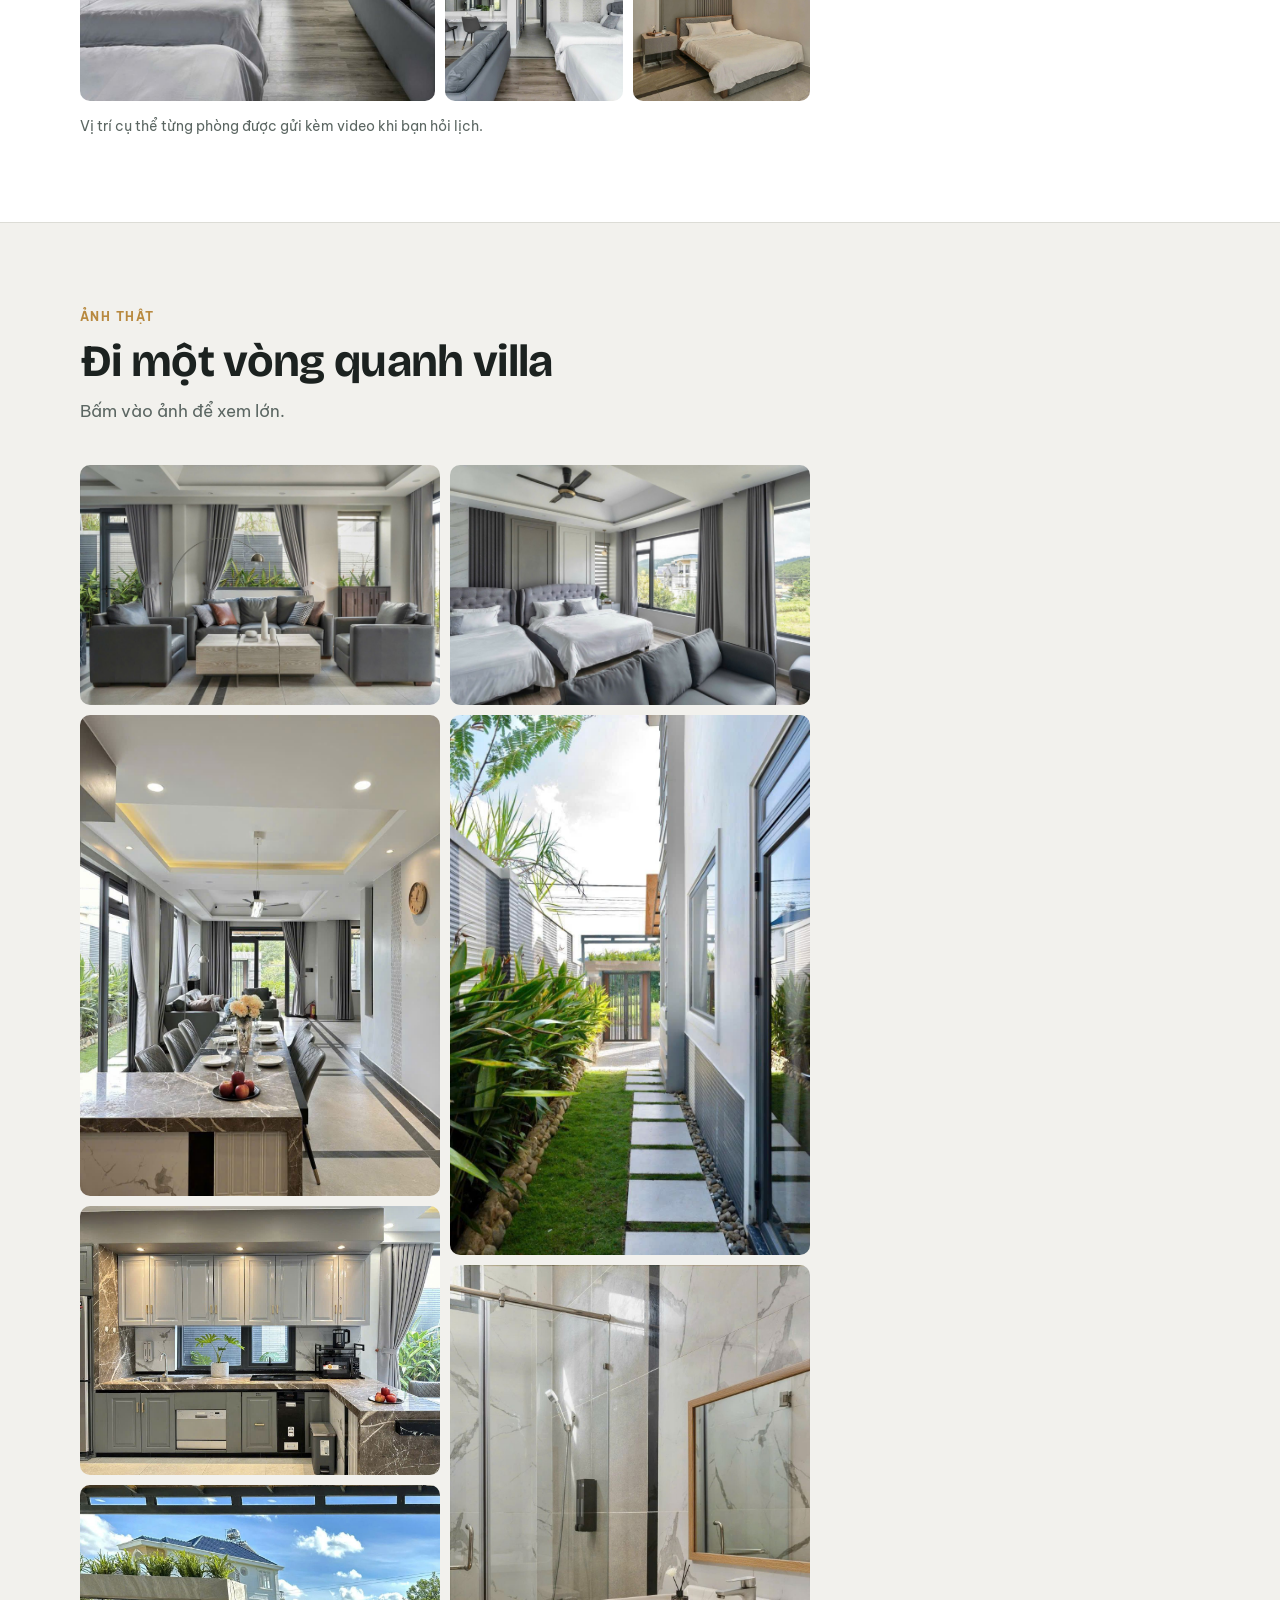
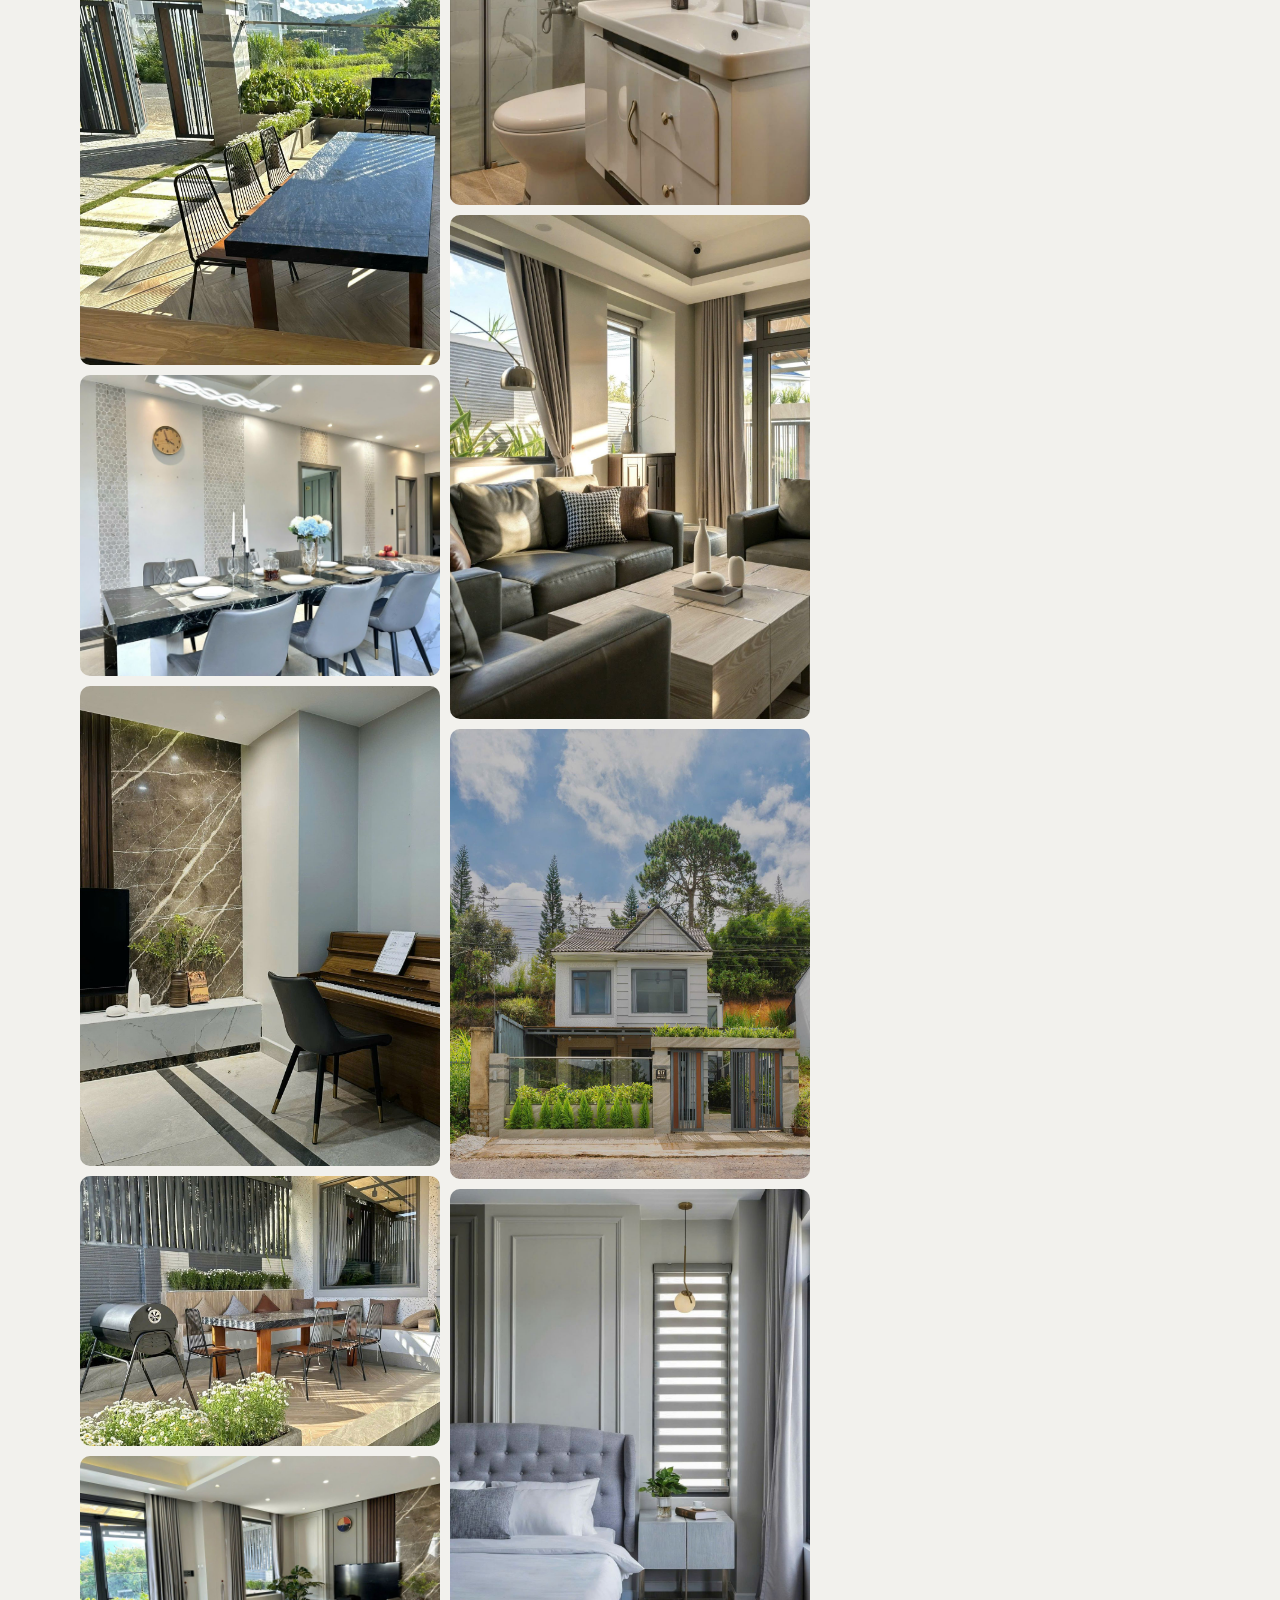
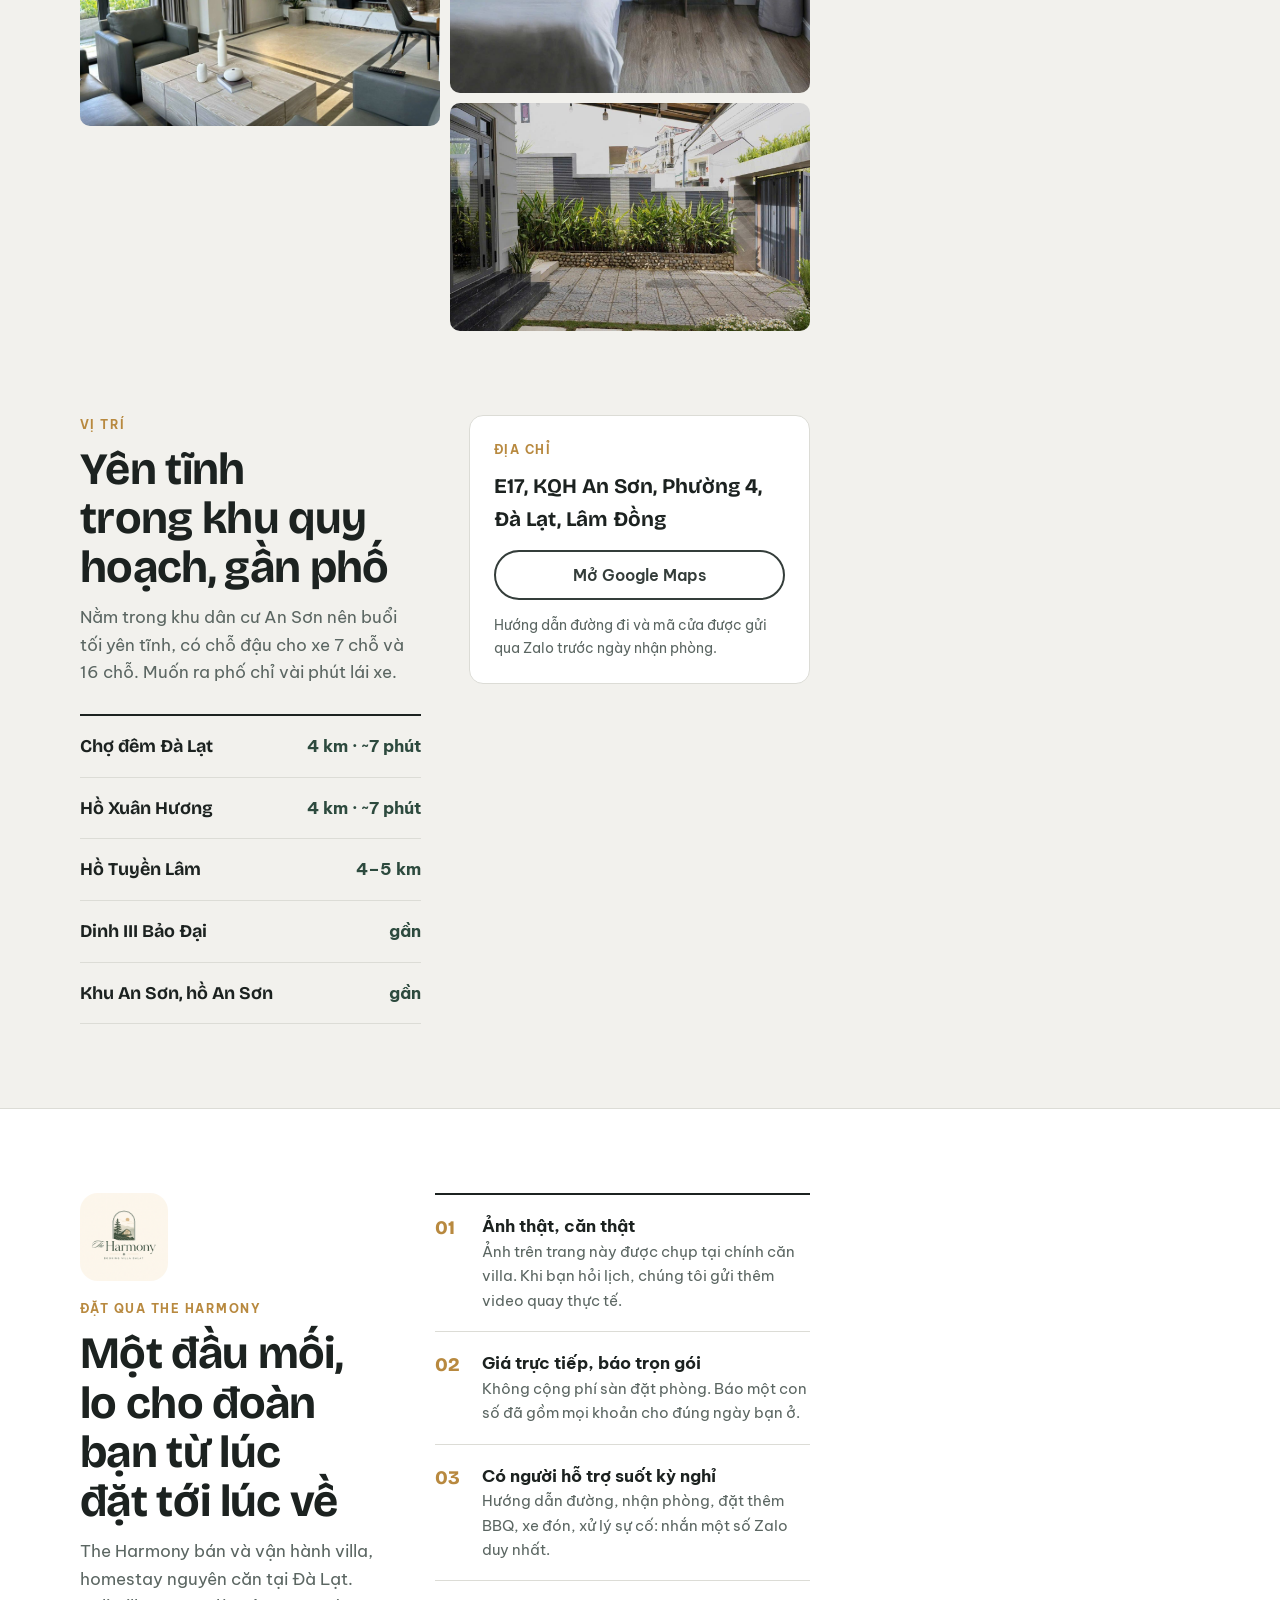
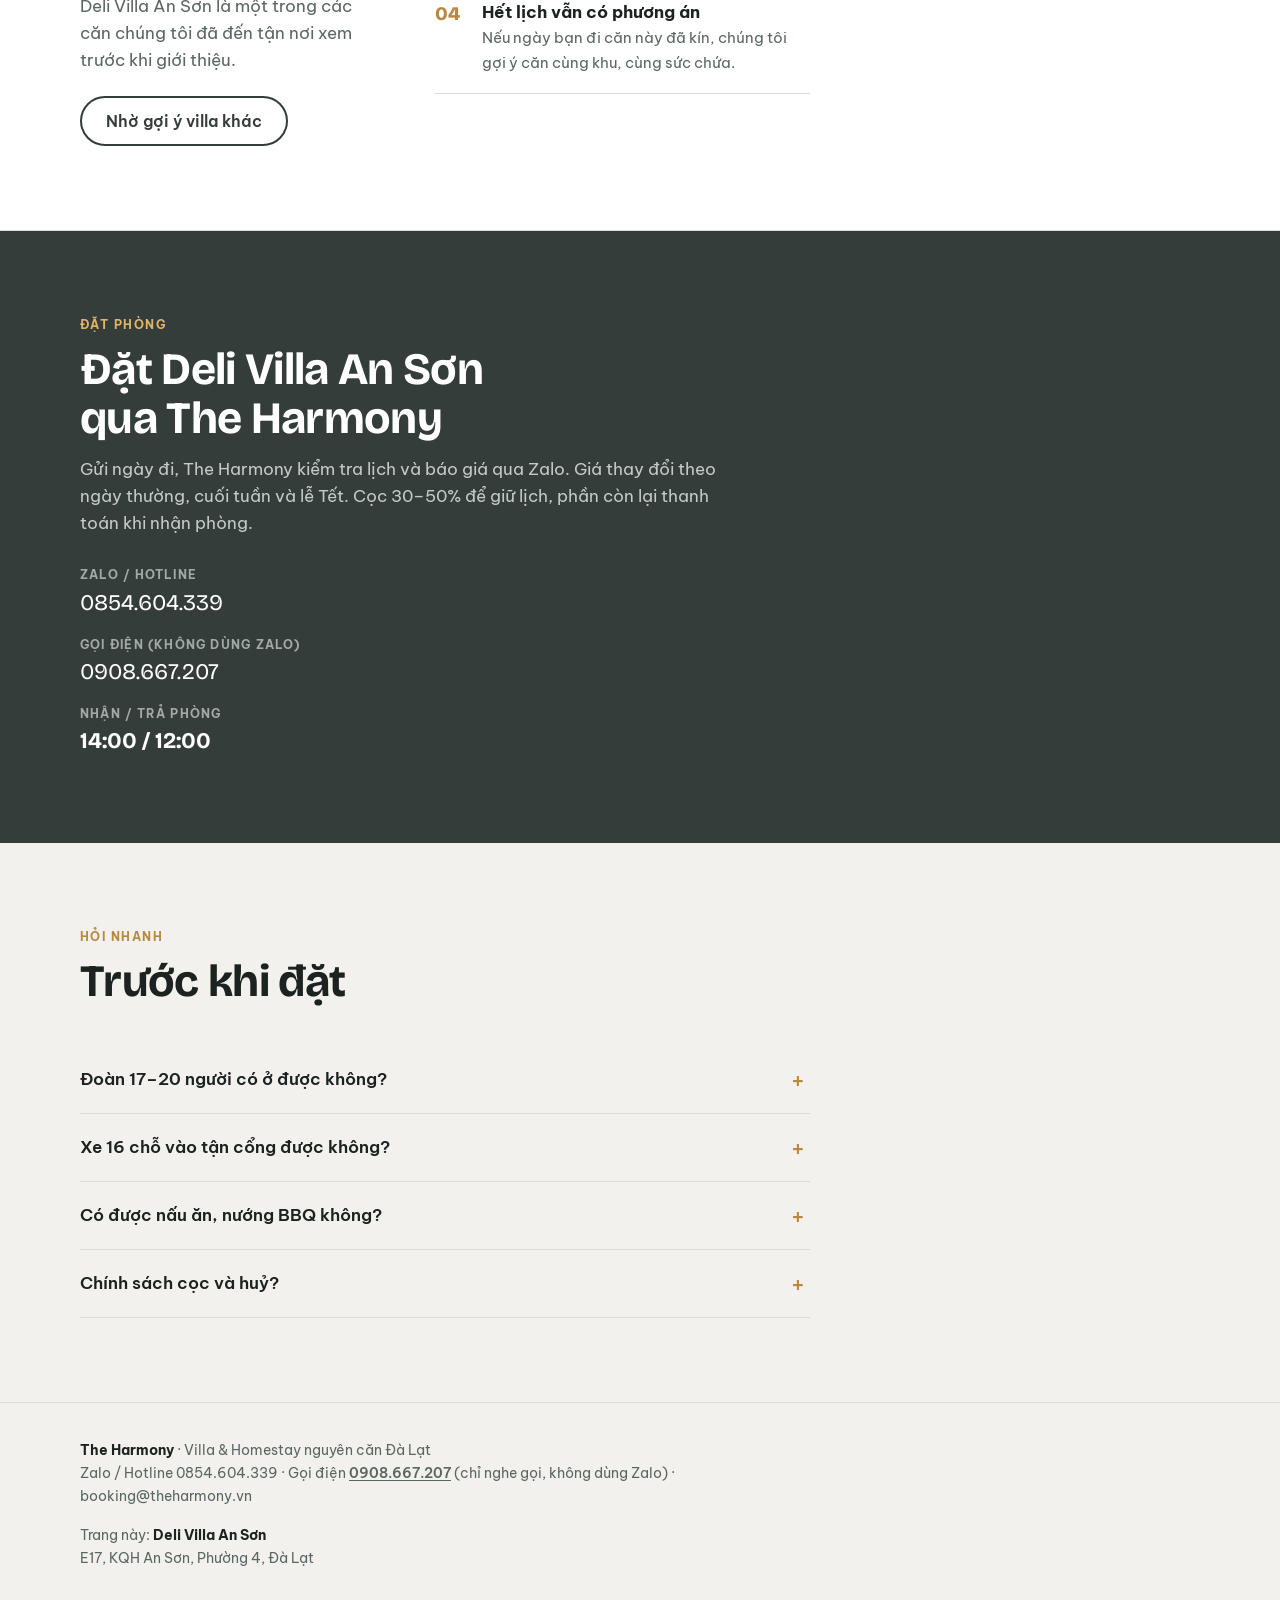
==== commit 1f1c6ed0: "Trang villa: form dat phong sticky ben phai Co-Authored-By: Claude Opus 5.5 <noreply@anthropic.com> " ====
--- a/villa/deli-an-son/index.html
+++ b/villa/deli-an-son/index.html
@@ -292,6 +292,27 @@
 .vempty a { color: var(--pine); font-weight: 700; }
 @media (max-width: 640px) { .hsearch-row { flex-direction: column; } .hsearch button[type=submit] { padding: 12px; } }
 footer a { color: inherit; font-weight: 600; text-decoration: underline; text-underline-offset: 2px; }
+
+/* Form đặt phòng dạng sticky bên phải (máy tính) */
+.quick-head { display: none; }
+@media (min-width: 1180px) {
+    body.dock main > section:not(.hero) > .wrap, body.dock footer .wrap { padding-right: 410px; }
+    body.dock .book-grid { grid-template-columns: 1fr; }
+    body.dock form.quick {
+        position: fixed; z-index: 15; top: 84px; width: 370px;
+        right: max(20px, calc((100vw - 1160px) / 2 + 20px));
+        max-height: calc(100vh - 100px); overflow-y: auto; overscroll-behavior: contain;
+        padding: 20px; gap: 11px; border: 1px solid var(--line); box-shadow: 0 18px 44px rgba(20,26,24,.18);
+        transition: opacity .25s ease, transform .25s ease, visibility .25s;
+    }
+    body.dock:not(.dock-on) form.quick { opacity: 0; visibility: hidden; transform: translateY(12px); }
+    body.dock form.quick .quick-head { display: flex; justify-content: space-between; align-items: baseline; gap: 10px; padding-bottom: 10px; border-bottom: 1px solid var(--line); }
+    .quick-head b { font: 700 1.15rem var(--font-display); }
+    .quick-head span { font-size: .8rem; color: var(--muted); }
+    body.dock form.quick .field textarea { min-height: 54px; }
+    body.dock form.quick .btn { padding: 14px; }
+    body.dock form.quick.flash { box-shadow: 0 0 0 3px var(--brass), 0 18px 44px rgba(20,26,24,.18); }
+}
 </style>
 </head>
 <body>
@@ -516,6 +537,7 @@
                 </ul>
             </div>
             <form class="quick" id="quick" novalidate>
+                <p class="quick-head"><b>Hỏi lịch &amp; báo giá</b><span>Trả lời qua Zalo</span></p>
                 <div class="two">
                     <div class="field"><label for="f-in">Ngày nhận phòng</label><input type="date" id="f-in" required></div>
                     <div class="field"><label for="f-out">Ngày trả phòng</label><input type="date" id="f-out" required></div>
@@ -652,6 +674,36 @@
             done.scrollIntoView({ behavior: "smooth", block: "nearest" });
         });
     });
+
+    // Form đặt phòng nổi bên phải khi đã cuộn qua phần đầu trang (màn hình rộng)
+    (function () {
+        var form = document.getElementById("quick"), hero = document.querySelector(".hero");
+        if (!form || !hero) return;
+        var wide = window.matchMedia("(min-width: 1180px)");
+        function setDock() { document.body.classList.toggle("dock", wide.matches); }
+        setDock();
+        if (wide.addEventListener) wide.addEventListener("change", setDock); else wide.addListener(setDock);
+        if ("IntersectionObserver" in window) {
+            new IntersectionObserver(function (es) {
+                document.body.classList.toggle("dock-on", !es[0].isIntersecting);
+            }, { rootMargin: "-80px 0px 0px 0px", threshold: 0 }).observe(hero);
+        } else { document.body.classList.add("dock-on"); }
+        Array.prototype.forEach.call(document.querySelectorAll('a[href="#dat-phong"]'), function (a) {
+            a.addEventListener("click", function (e) {
+                if (!wide.matches) return;
+                e.preventDefault();
+                var wait = 0;
+                if (!document.body.classList.contains("dock-on")) {
+                    window.scrollTo({ top: hero.offsetTop + hero.offsetHeight - 60, behavior: "smooth" });
+                    wait = 700;
+                }
+                setTimeout(function () {
+                    form.classList.add("flash"); setTimeout(function () { form.classList.remove("flash"); }, 1200);
+                    document.getElementById("f-in").focus({ preventScroll: true });
+                }, wait + 250);
+            });
+        });
+    })();
 })();
 </script>
 </body>
